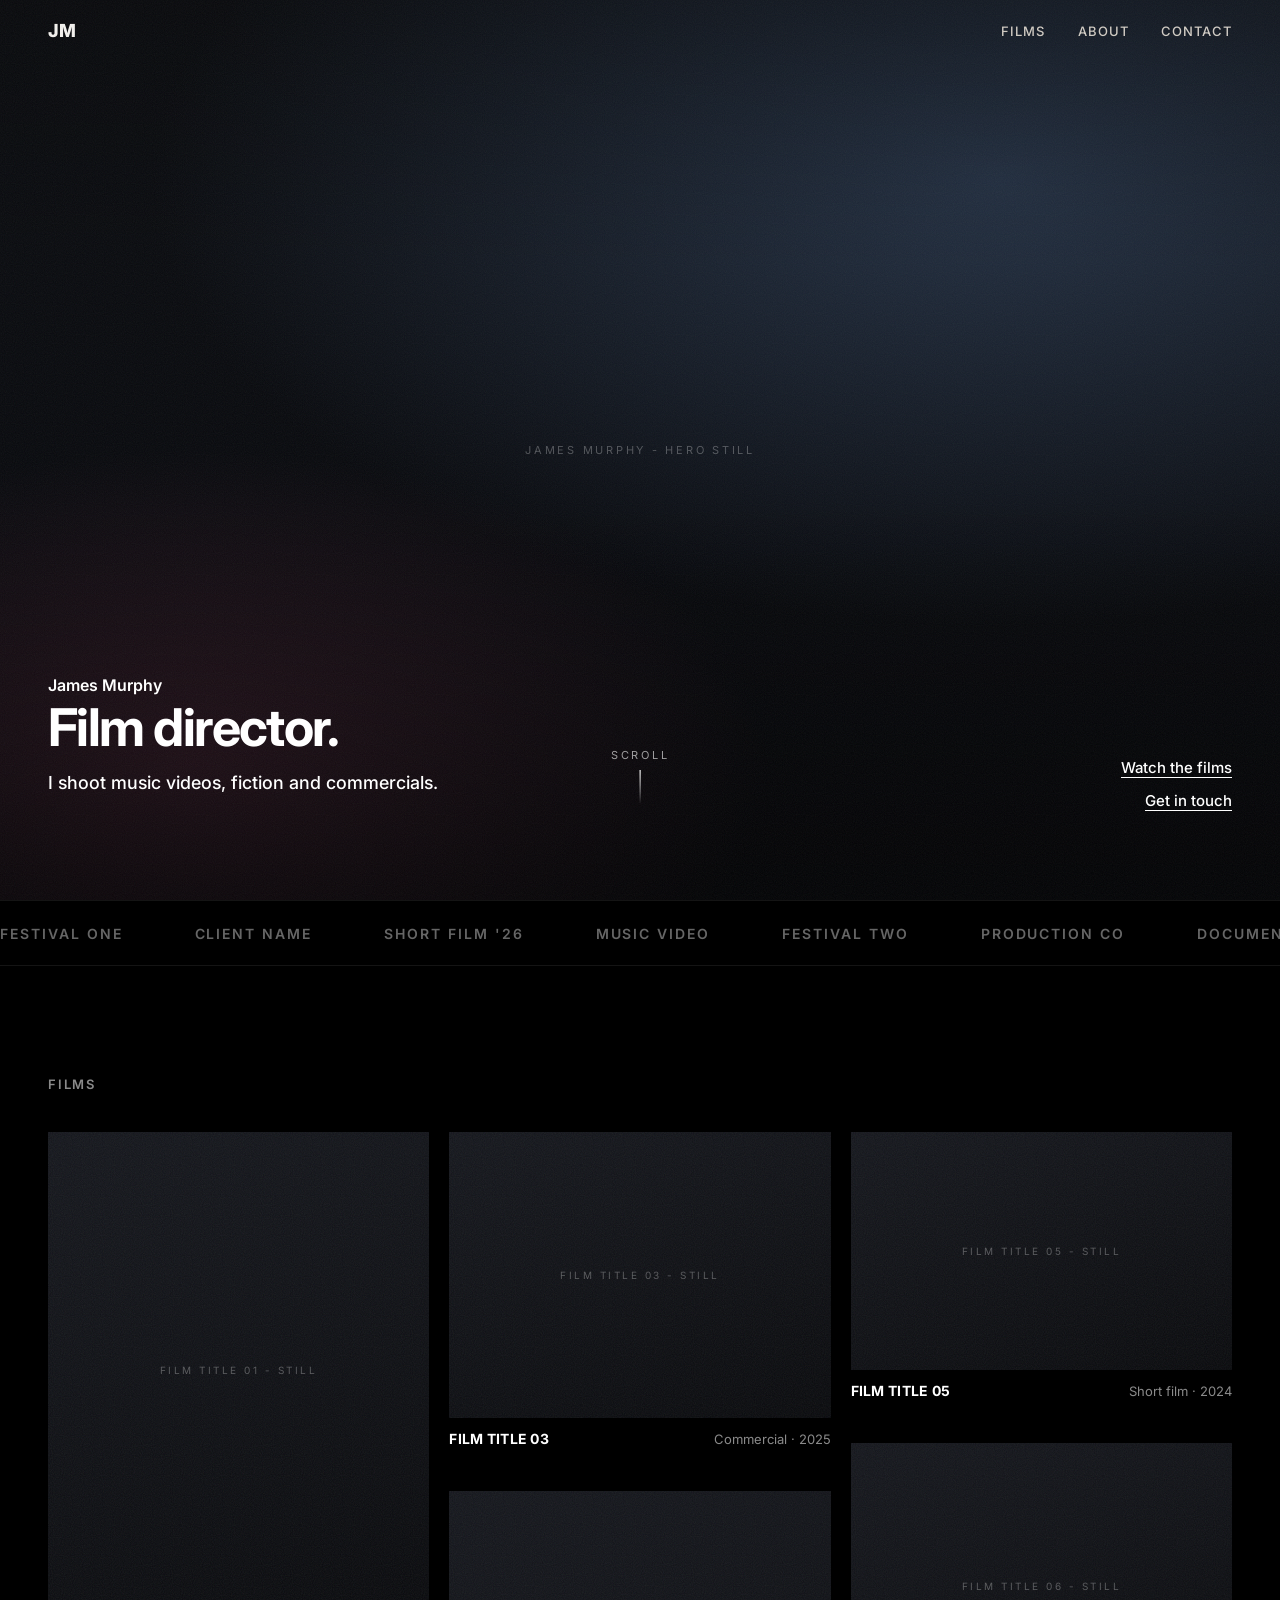
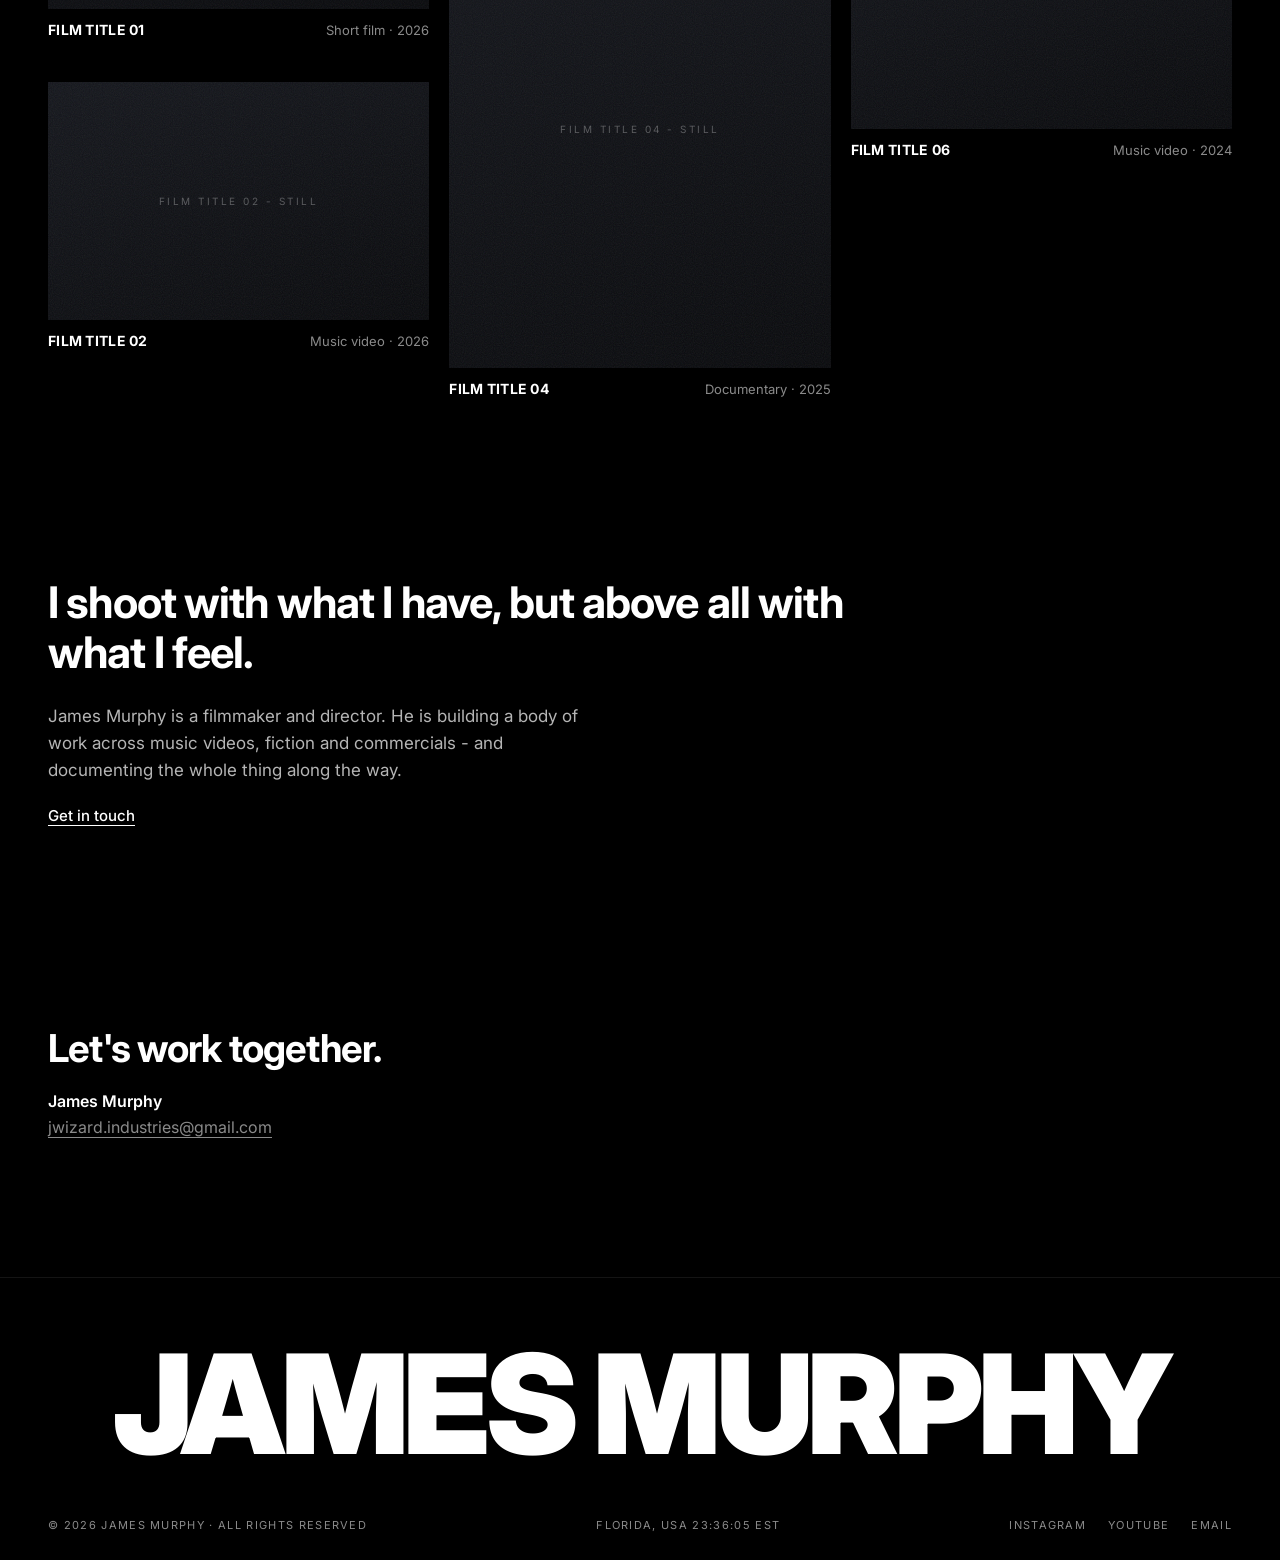
==== index.html @ 0cfc6c85 "Add files via upload" ====
<!doctype html>
<html lang="en">
<head>
<meta charset="utf-8">
<meta name="viewport" content="width=device-width,initial-scale=1,viewport-fit=cover">
<title>James Murphy</title>
<meta name="description" content="James Murphy - film director.">
<link rel="preconnect" href="https://fonts.googleapis.com">
<link rel="preconnect" href="https://fonts.gstatic.com" crossorigin>
<link href="https://fonts.googleapis.com/css2?family=Inter:wght@400;500;600;700;800;900&display=swap" rel="stylesheet">
<link rel="stylesheet" href="style.css">
</head>
<body>

<!-- ============ HEADER ============ -->
<header class="site-header" id="siteHeader">
  <a class="monogram" href="#top" id="monogram">JM</a>
  <nav class="main-nav" id="mainNav"></nav>
</header>

<!-- ============ HERO ============ -->
<section class="hero" id="top">
  <div class="hero-media" id="heroMedia"></div>
  <div class="hero-grain"></div>
  <div class="hero-bottom">
    <div class="hero-text">
      <p class="hero-eyebrow" id="heroEyebrow"></p>
      <h1 class="hero-headline" id="heroHeadline"></h1>
      <p class="hero-tagline" id="heroTagline"></p>
    </div>
    <div class="hero-links" id="heroLinks"></div>
  </div>
  <div class="hero-scroll" id="heroScroll"><span></span></div>
</section>

<!-- ============ BRAND STRIP ============ -->
<div class="brand-strip" id="brandStrip"><div class="brand-track" id="brandTrack"></div></div>

<!-- ============ FILMS ============ -->
<section class="films" id="films">
  <h2 class="section-title" id="filmsTitle"></h2>
  <div class="films-grid" id="filmsGrid"></div>
</section>

<!-- ============ ABOUT ============ -->
<section class="about" id="about">
  <h2 class="about-statement" id="aboutStatement"></h2>
  <p class="about-body" id="aboutBody"></p>
  <a class="text-link" id="aboutLink"></a>
</section>

<!-- ============ CONTACT ============ -->
<section class="contact" id="contact">
  <h2 class="contact-heading" id="contactHeading"></h2>
  <p class="contact-name" id="contactName"></p>
  <a class="contact-email" id="contactEmail"></a>
</section>

<!-- ============ FOOTER ============ -->
<footer class="site-footer">
  <div class="footer-wordmark" id="footerWordmark"></div>
  <div class="footer-row">
    <span id="footerCopy"></span>
    <span id="footerClock"></span>
    <span class="footer-socials" id="footerSocials"></span>
  </div>
</footer>

<script src="content.js"></script>
<script src="script.js"></script>
</body>
</html>
---- style.css ----
/* ============================================================
   JAMES MURPHY - PORTFOLIO STYLES
   (You don't need to touch this file to edit text or photos -
    that's all in content.js. Edit this only for design changes.)
   ============================================================ */

:root {
  --bg: #000;
  --fg: #fff;
  --muted: #8a8a8a;
  --pad: 48px;                 /* page side padding */
  --font: "Inter", -apple-system, "Helvetica Neue", Arial, sans-serif;
}

* { margin: 0; padding: 0; box-sizing: border-box; }

html { scroll-behavior: smooth; }

body {
  background: var(--bg);
  color: var(--fg);
  font-family: var(--font);
  -webkit-font-smoothing: antialiased;
  overflow-x: hidden;
}

::selection { background: #fff; color: #000; }

a { color: inherit; }

/* ---------------- HEADER ---------------- */
.site-header {
  position: fixed;
  top: 0; left: 0; right: 0;
  z-index: 100;
  display: flex;
  justify-content: space-between;
  align-items: center;
  padding: 20px var(--pad);
  mix-blend-mode: difference;   /* stays readable over any still */
}

.monogram {
  font-weight: 800;
  font-size: 18px;
  letter-spacing: -0.02em;
  text-decoration: none;
}

.main-nav { display: flex; gap: 32px; }

.main-nav a {
  font-size: 13px;
  font-weight: 500;
  letter-spacing: 0.08em;
  text-transform: uppercase;
  text-decoration: none;
  opacity: 0.9;
}
.main-nav a:hover { opacity: 1; text-decoration: underline; text-underline-offset: 4px; }

/* ---------------- HERO ---------------- */
.hero {
  position: relative;
  height: 100vh;
  height: 100svh;
  display: flex;
  flex-direction: column;
  justify-content: flex-end;
  overflow: hidden;
}

.hero-media { position: absolute; inset: 0; z-index: 0; }

.hero-media img,
.hero-media video {
  width: 100%; height: 100%;
  object-fit: cover;
  display: block;
}

/* dark placeholder when no hero image is set */
.hero-media.placeholder {
  background:
    radial-gradient(120% 90% at 78% 20%, #233043 0%, transparent 55%),
    radial-gradient(90% 70% at 15% 85%, #2b1520 0%, transparent 50%),
    linear-gradient(180deg, #0a0c10 0%, #05060a 100%);
}

.hero-media .placeholder-label {
  position: absolute;
  bottom: 50%; left: 50%;
  transform: translate(-50%, 50%);
  font-size: 11px;
  letter-spacing: 0.25em;
  text-transform: uppercase;
  color: rgba(255,255,255,0.28);
}

/* subtle film grain + readability vignette over the hero */
.hero-grain {
  position: absolute; inset: 0; z-index: 1;
  pointer-events: none;
  background:
    linear-gradient(180deg, rgba(0,0,0,0.25) 0%, transparent 30%, transparent 55%, rgba(0,0,0,0.55) 100%);
}
.hero-grain::after {
  content: "";
  position: absolute; inset: 0;
  opacity: 0.07;
  background-image: url("data:image/svg+xml,%3Csvg xmlns='http://www.w3.org/2000/svg' width='120' height='120'%3E%3Cfilter id='n'%3E%3CfeTurbulence type='fractalNoise' baseFrequency='0.9' numOctaves='2'/%3E%3C/filter%3E%3Crect width='120' height='120' filter='url(%23n)' opacity='1'/%3E%3C/svg%3E");
}

.hero-bottom {
  position: relative; z-index: 2;
  display: flex;
  justify-content: space-between;
  align-items: flex-end;
  gap: 40px;
  padding: 0 var(--pad) 90px;
}

.hero-eyebrow {
  font-size: 16px;
  font-weight: 600;
  margin-bottom: 6px;
}

.hero-headline {
  font-size: clamp(30px, 4.2vw, 52px);
  font-weight: 700;
  letter-spacing: -0.03em;
  line-height: 1.05;
  max-width: 640px;
}

.hero-tagline {
  margin-top: 14px;
  font-size: clamp(15px, 1.4vw, 19px);
  font-weight: 500;
  line-height: 1.45;
  max-width: 560px;
}

.hero-links {
  display: flex;
  flex-direction: column;
  gap: 14px;
  text-align: right;
  flex-shrink: 0;
}

.hero-links a {
  font-size: 15px;
  font-weight: 500;
  text-decoration: underline;
  text-underline-offset: 4px;
  text-decoration-thickness: 1px;
}
.hero-links a:hover { opacity: 0.7; }

.hero-scroll {
  position: absolute;
  bottom: 96px; left: 50%;
  transform: translateX(-50%);
  z-index: 2;
  font-size: 11px;
  letter-spacing: 0.25em;
  text-transform: uppercase;
  color: rgba(255,255,255,0.6);
  text-align: center;
}
.hero-scroll span {
  display: block;
  width: 1px; height: 34px;
  margin: 8px auto 0;
  background: linear-gradient(180deg, rgba(255,255,255,0.7), transparent);
  animation: scrollPulse 2s ease-in-out infinite;
}
@keyframes scrollPulse {
  0%, 100% { transform: scaleY(1); opacity: 1; }
  50% { transform: scaleY(0.4); opacity: 0.4; }
}

/* ---------------- BRAND STRIP ---------------- */
.brand-strip {
  border-top: 1px solid rgba(255,255,255,0.08);
  border-bottom: 1px solid rgba(255,255,255,0.08);
  padding: 22px 0;
  overflow: hidden;
  white-space: nowrap;
}

.brand-track {
  display: inline-flex;
  gap: 72px;
  padding-right: 72px;
  animation: marquee 36s linear infinite;
}

.brand-track span {
  font-size: 14px;
  font-weight: 600;
  letter-spacing: 0.14em;
  text-transform: uppercase;
  color: rgba(255,255,255,0.4);
}

@keyframes marquee {
  from { transform: translateX(0); }
  to   { transform: translateX(-50%); }
}

/* ---------------- FILMS GRID ---------------- */
.films { padding: 110px var(--pad) 40px; }

.section-title {
  font-size: 13px;
  font-weight: 600;
  letter-spacing: 0.14em;
  text-transform: uppercase;
  color: var(--muted);
  margin-bottom: 40px;
}

.films-grid {
  columns: 3;
  column-gap: 20px;
}

.film-card {
  break-inside: avoid;
  margin-bottom: 44px;
  display: block;
  text-decoration: none;
}

.film-thumb {
  position: relative;
  overflow: hidden;
  background: #0c0d10;
}
.film-thumb img {
  width: 100%;
  display: block;
  transition: transform 0.7s cubic-bezier(0.2, 0.6, 0.2, 1);
}
.film-card:hover .film-thumb img { transform: scale(1.03); }

/* placeholder still */
.film-thumb.placeholder {
  aspect-ratio: 4 / 3;
  display: flex;
  align-items: center;
  justify-content: center;
}
.film-thumb.placeholder::before {
  content: "";
  position: absolute; inset: 0;
  background: var(--ph, linear-gradient(160deg, #14161c 0%, #08090c 100%));
}
.film-thumb.placeholder::after {
  content: "";
  position: absolute; inset: 0;
  opacity: 0.09;
  background-image: url("data:image/svg+xml,%3Csvg xmlns='http://www.w3.org/2000/svg' width='120' height='120'%3E%3Cfilter id='n'%3E%3CfeTurbulence type='fractalNoise' baseFrequency='0.9' numOctaves='2'/%3E%3C/filter%3E%3Crect width='120' height='120' filter='url(%23n)' opacity='1'/%3E%3C/svg%3E");
}
.film-thumb .ph-label {
  position: relative;
  font-size: 10px;
  letter-spacing: 0.25em;
  text-transform: uppercase;
  color: rgba(255,255,255,0.3);
}

/* varied aspect ratios for the collage feel */
.film-card:nth-child(3n+1) .film-thumb.placeholder { aspect-ratio: 4 / 5; }
.film-card:nth-child(3n+2) .film-thumb.placeholder { aspect-ratio: 16 / 10; }
.film-card:nth-child(3n+3) .film-thumb.placeholder { aspect-ratio: 4 / 3; }

.film-meta {
  display: flex;
  justify-content: space-between;
  align-items: baseline;
  margin-top: 12px;
  gap: 12px;
}
.film-title {
  font-size: 14px;
  font-weight: 700;
  letter-spacing: 0.02em;
  text-transform: uppercase;
}
.film-cat {
  font-size: 13px;
  color: var(--muted);
  white-space: nowrap;
}

/* ---------------- ABOUT ---------------- */
.about {
  padding: 140px var(--pad);
  max-width: 1100px;
}
.about-statement {
  font-size: clamp(26px, 3.4vw, 44px);
  font-weight: 700;
  letter-spacing: -0.02em;
  line-height: 1.15;
  max-width: 900px;
}
.about-body {
  margin-top: 26px;
  font-size: 17px;
  line-height: 1.6;
  color: #b5b5b5;
  max-width: 560px;
}
.about .text-link {
  display: inline-block;
  margin-top: 22px;
  font-size: 15px;
  font-weight: 500;
  text-decoration: underline;
  text-underline-offset: 4px;
}
.about .text-link:hover { opacity: 0.7; }

/* ---------------- CONTACT ---------------- */
.contact {
  padding: 60px var(--pad) 140px;
}
.contact-heading {
  font-size: clamp(26px, 3vw, 40px);
  font-weight: 700;
  letter-spacing: -0.02em;
}
.contact-name { margin-top: 20px; font-size: 16px; font-weight: 600; }
.contact-email {
  display: inline-block;
  margin-top: 6px;
  font-size: 16px;
  color: var(--muted);
  text-decoration: underline;
  text-underline-offset: 4px;
}
.contact-email:hover { color: #fff; }

/* ---------------- FOOTER ---------------- */
.site-footer {
  border-top: 1px solid rgba(255,255,255,0.08);
  padding: 60px var(--pad) 28px;
}

.footer-wordmark {
  font-size: clamp(44px, 10.8vw, 190px);
  font-weight: 900;
  letter-spacing: -0.04em;
  line-height: 0.95;
  text-transform: uppercase;
  white-space: nowrap;
  text-align: center;
  user-select: none;
}

.footer-row {
  display: flex;
  justify-content: space-between;
  align-items: center;
  gap: 24px;
  margin-top: 48px;
  font-size: 11px;
  letter-spacing: 0.12em;
  text-transform: uppercase;
  color: var(--muted);
  flex-wrap: wrap;
}

.footer-socials { display: flex; gap: 22px; }
.footer-socials a { text-decoration: none; color: var(--muted); }
.footer-socials a:hover { color: #fff; }

/* ---------------- MOBILE ---------------- */
@media (max-width: 820px) {
  :root { --pad: 20px; }
  .main-nav { gap: 20px; }
  .main-nav a { font-size: 12px; }
  .hero-bottom { flex-direction: column; align-items: flex-start; gap: 28px; padding-bottom: 110px; }
  .hero-links { flex-direction: row; gap: 28px; text-align: left; }
  .hero-scroll { display: none; }
  .films-grid { columns: 1; }
  .films { padding-top: 80px; }
  .about { padding: 90px var(--pad); }
  .footer-row { justify-content: center; text-align: center; }
}
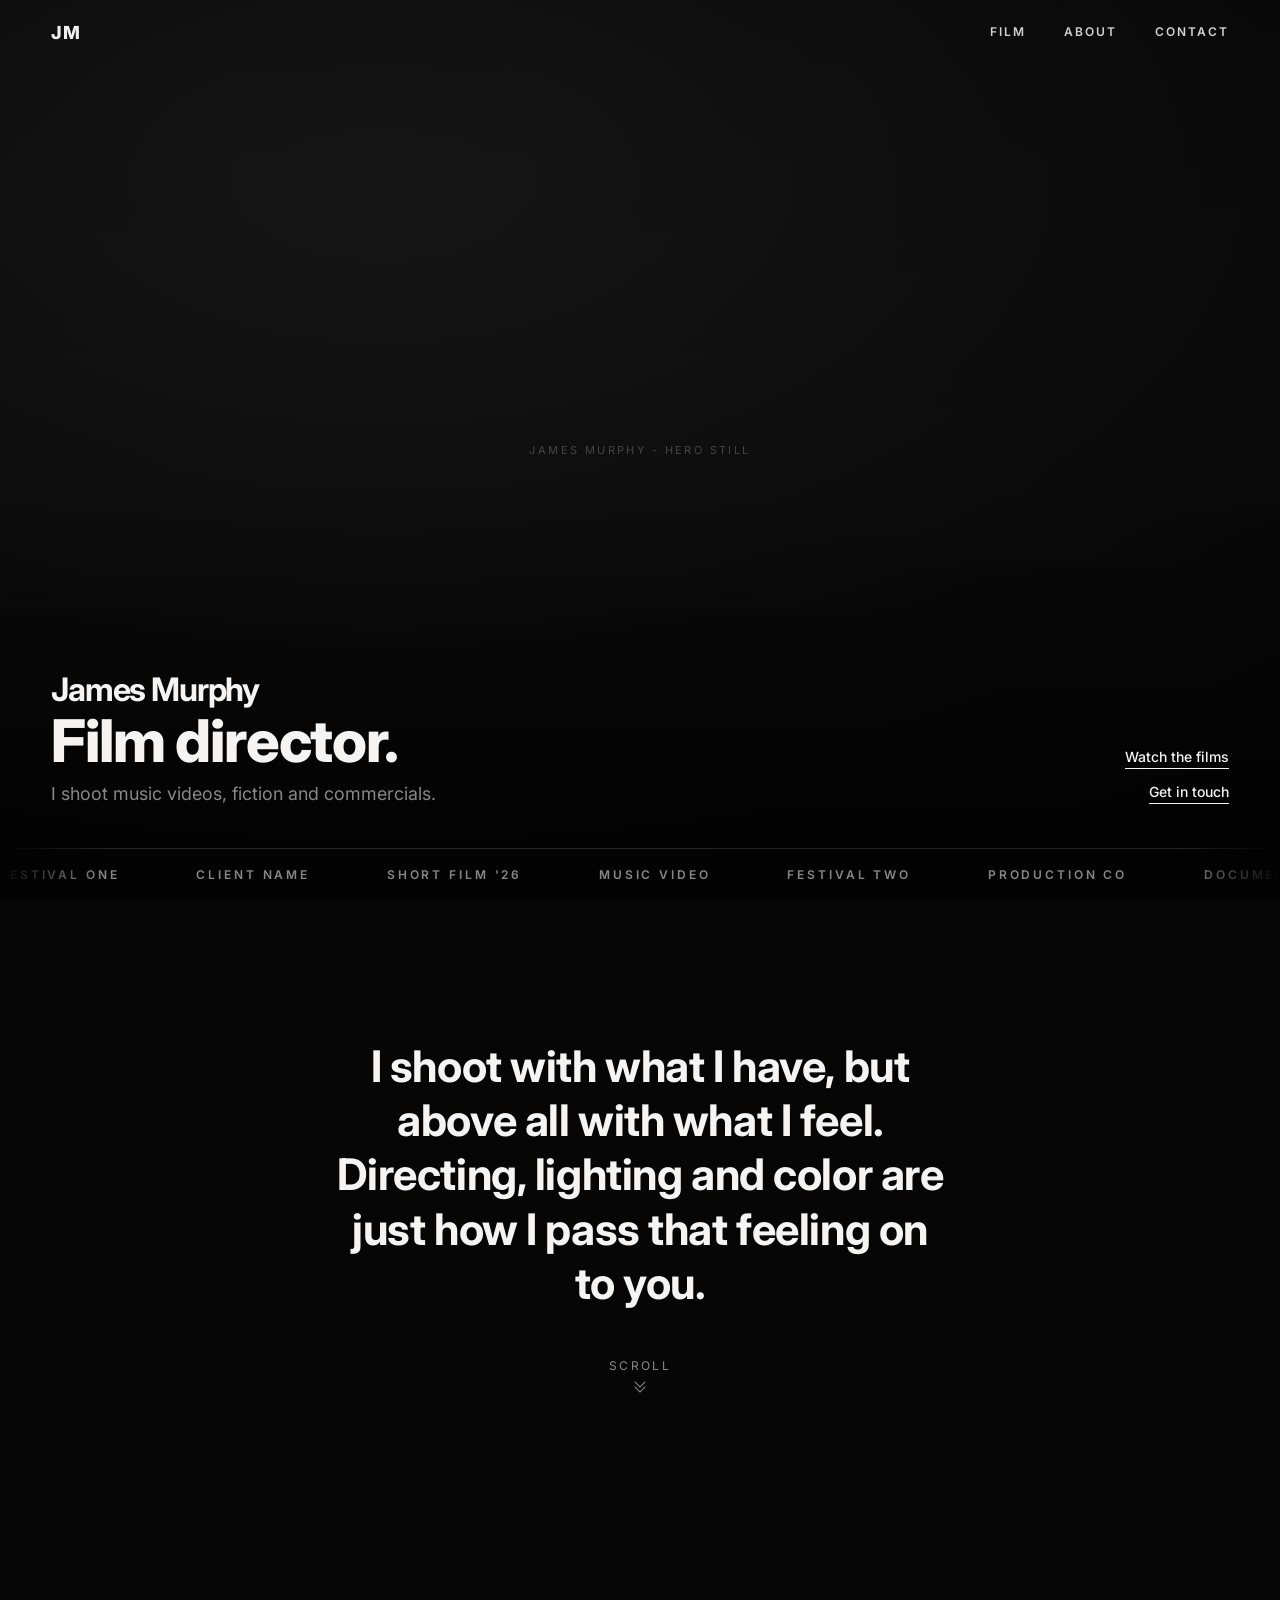
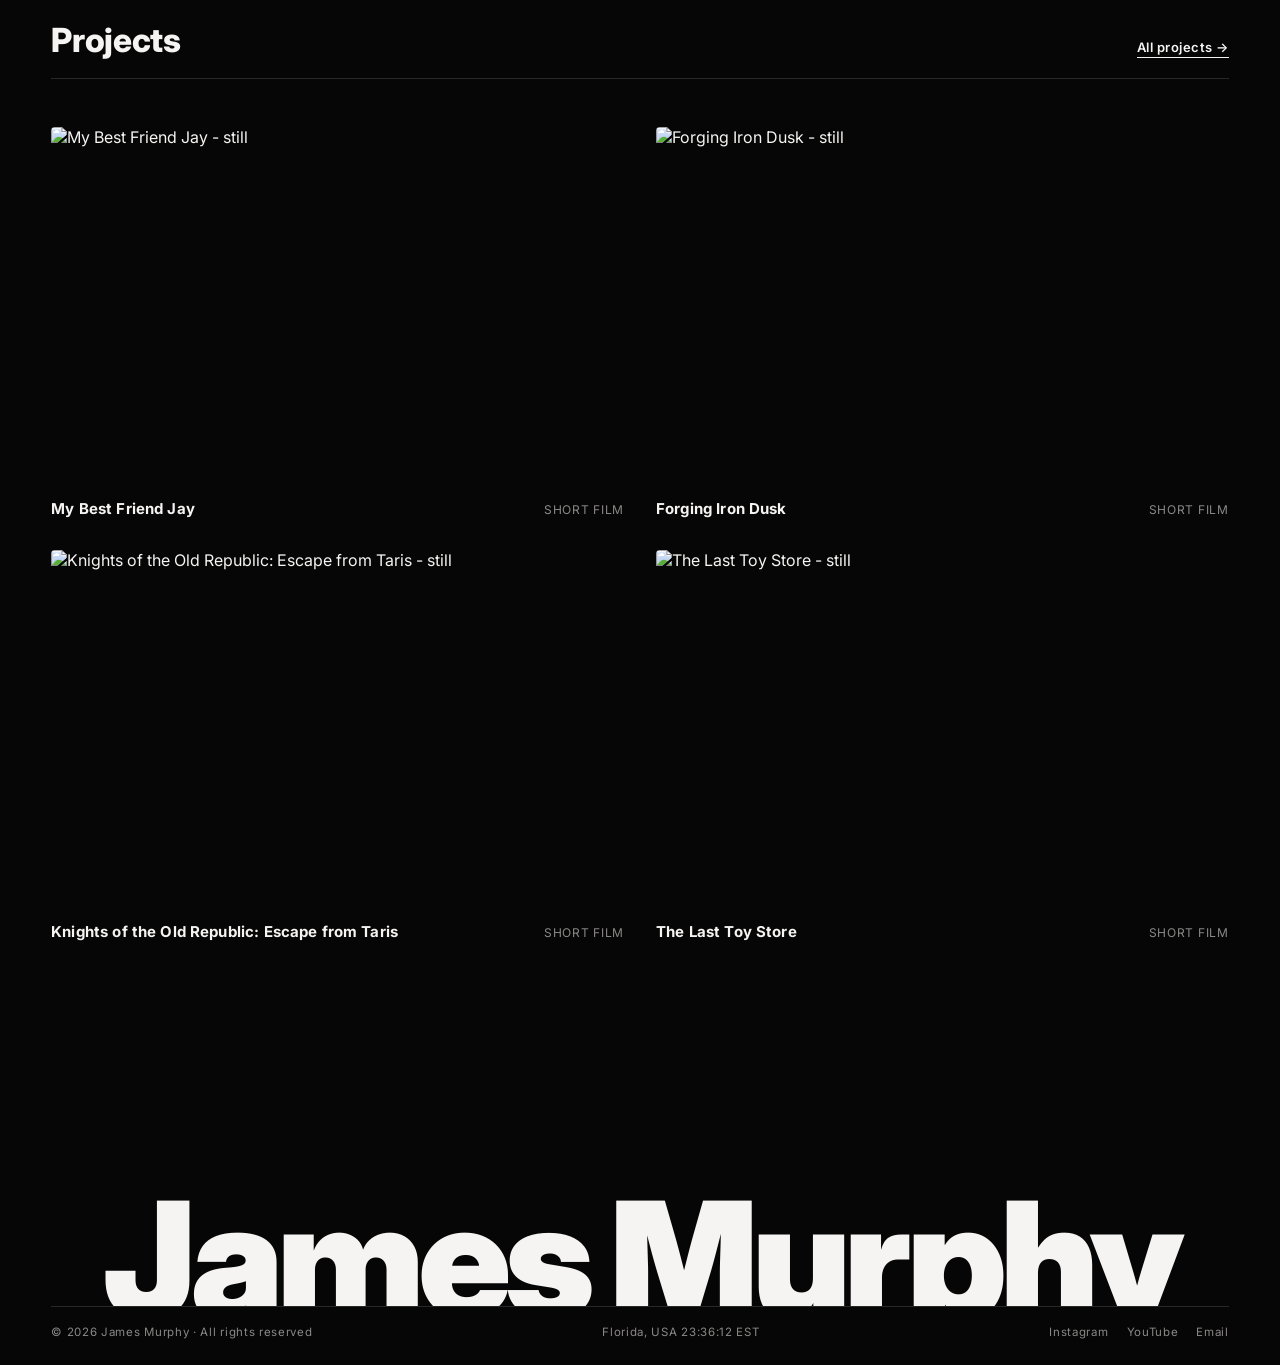
==== commit 4ac59445: "Site v2: three pages, per-project pages, contact popup, real credits" ====
--- a/index.html
+++ b/index.html
@@ -10,62 +10,10 @@
 <link href="https://fonts.googleapis.com/css2?family=Inter:wght@400;500;600;700;800;900&display=swap" rel="stylesheet">
 <link rel="stylesheet" href="style.css">
 </head>
-<body>
-
-<!-- ============ HEADER ============ -->
-<header class="site-header" id="siteHeader">
-  <a class="monogram" href="#top" id="monogram">JM</a>
-  <nav class="main-nav" id="mainNav"></nav>
-</header>
-
-<!-- ============ HERO ============ -->
-<section class="hero" id="top">
-  <div class="hero-media" id="heroMedia"></div>
-  <div class="hero-grain"></div>
-  <div class="hero-bottom">
-    <div class="hero-text">
-      <p class="hero-eyebrow" id="heroEyebrow"></p>
-      <h1 class="hero-headline" id="heroHeadline"></h1>
-      <p class="hero-tagline" id="heroTagline"></p>
-    </div>
-    <div class="hero-links" id="heroLinks"></div>
-  </div>
-  <div class="hero-scroll" id="heroScroll"><span></span></div>
-</section>
-
-<!-- ============ BRAND STRIP ============ -->
-<div class="brand-strip" id="brandStrip"><div class="brand-track" id="brandTrack"></div></div>
-
-<!-- ============ FILMS ============ -->
-<section class="films" id="films">
-  <h2 class="section-title" id="filmsTitle"></h2>
-  <div class="films-grid" id="filmsGrid"></div>
-</section>
-
-<!-- ============ ABOUT ============ -->
-<section class="about" id="about">
-  <h2 class="about-statement" id="aboutStatement"></h2>
-  <p class="about-body" id="aboutBody"></p>
-  <a class="text-link" id="aboutLink"></a>
-</section>
-
-<!-- ============ CONTACT ============ -->
-<section class="contact" id="contact">
-  <h2 class="contact-heading" id="contactHeading"></h2>
-  <p class="contact-name" id="contactName"></p>
-  <a class="contact-email" id="contactEmail"></a>
-</section>
-
-<!-- ============ FOOTER ============ -->
-<footer class="site-footer">
-  <div class="footer-wordmark" id="footerWordmark"></div>
-  <div class="footer-row">
-    <span id="footerCopy"></span>
-    <span id="footerClock"></span>
-    <span class="footer-socials" id="footerSocials"></span>
-  </div>
-</footer>
-
+<body data-page="home">
+<header class="site-header" id="siteHeader"></header>
+<main id="page"></main>
+<footer class="site-footer" id="siteFooter"></footer>
 <script src="content.js"></script>
 <script src="script.js"></script>
 </body>
--- a/style.css
+++ b/style.css
@@ -1,395 +1,484 @@
 /* ============================================================
    JAMES MURPHY - PORTFOLIO STYLES
-   (You don't need to touch this file to edit text or photos -
-    that's all in content.js. Edit this only for design changes.)
+   (Design lives here. To change words/photos, edit content.js.)
    ============================================================ */
 
 :root {
-  --bg: #000;
-  --fg: #fff;
-  --muted: #8a8a8a;
-  --pad: 48px;                 /* page side padding */
-  --font: "Inter", -apple-system, "Helvetica Neue", Arial, sans-serif;
+  --bg: #060606;
+  --bg-soft: #101010;
+  --ink: #f5f4f2;
+  --ink-dim: rgba(245, 244, 242, 0.55);
+  --ink-faint: rgba(245, 244, 242, 0.28);
+  --line: rgba(245, 244, 242, 0.14);
+  --card: #141414;
+  --ease: cubic-bezier(0.16, 1, 0.3, 1);
+  --pad: clamp(20px, 4vw, 56px);
 }
 
 * { margin: 0; padding: 0; box-sizing: border-box; }
-
 html { scroll-behavior: smooth; }
-
 body {
   background: var(--bg);
-  color: var(--fg);
-  font-family: var(--font);
+  color: var(--ink);
+  font-family: "Inter", system-ui, -apple-system, sans-serif;
   -webkit-font-smoothing: antialiased;
   overflow-x: hidden;
 }
-
-::selection { background: #fff; color: #000; }
-
-a { color: inherit; }
-
-/* ---------------- HEADER ---------------- */
+body.modal-open { overflow: hidden; }
+img, video { display: block; width: 100%; height: 100%; object-fit: cover; }
+a { color: inherit; text-decoration: none; }
+button { font: inherit; color: inherit; background: none; border: 0; cursor: pointer; }
+ul { list-style: none; }
+
+/* ---------- page transition ---------- */
+body.page-in { opacity: 0; transform: scale(0.995); transition: opacity 0.35s ease, transform 0.35s ease; }
+body.page-in.page-in-done { opacity: 1; transform: none; }
+
+/* ---------- keyframes (modeled on hugo-durand.com) ---------- */
+@keyframes rise { from { opacity: 0; transform: translate3d(0, 16px, 0); } to { opacity: 1; transform: none; } }
+@keyframes marquee { to { transform: translate3d(-50%, 0, 0); } }
+@keyframes cue { 0% { opacity: 0; transform: translate3d(0, -5px, 0); } 45% { opacity: 1; } 100% { opacity: 0; transform: translate3d(0, 7px, 0); } }
+@keyframes modal-in { from { opacity: 0; transform: translateY(14px) scale(0.98); } to { opacity: 1; transform: none; } }
+@keyframes fade-in { from { opacity: 0; } to { opacity: 1; } }
+
+.rise { opacity: 0; animation: rise 0.9s var(--ease) both; animation-delay: var(--d, 0s); }
+
+/* ---------- header ---------- */
 .site-header {
-  position: fixed;
-  top: 0; left: 0; right: 0;
-  z-index: 100;
-  display: flex;
-  justify-content: space-between;
-  align-items: center;
-  padding: 20px var(--pad);
-  mix-blend-mode: difference;   /* stays readable over any still */
-}
-
-.monogram {
-  font-weight: 800;
-  font-size: 18px;
-  letter-spacing: -0.02em;
-  text-decoration: none;
-}
-
-.main-nav { display: flex; gap: 32px; }
-
+  position: fixed; inset: 0 0 auto 0; z-index: 60;
+  display: flex; justify-content: space-between; align-items: center;
+  padding: 22px var(--pad);
+  mix-blend-mode: difference; color: #fff;
+}
+.monogram { font-weight: 800; font-size: 18px; letter-spacing: 0.06em; }
+.main-nav { display: flex; gap: clamp(18px, 3vw, 40px); }
 .main-nav a {
-  font-size: 13px;
-  font-weight: 500;
-  letter-spacing: 0.08em;
-  text-transform: uppercase;
-  text-decoration: none;
-  opacity: 0.9;
-}
-.main-nav a:hover { opacity: 1; text-decoration: underline; text-underline-offset: 4px; }
-
-/* ---------------- HERO ---------------- */
-.hero {
-  position: relative;
-  height: 100vh;
-  height: 100svh;
-  display: flex;
-  flex-direction: column;
-  justify-content: flex-end;
-  overflow: hidden;
-}
-
-.hero-media { position: absolute; inset: 0; z-index: 0; }
-
-.hero-media img,
-.hero-media video {
-  width: 100%; height: 100%;
-  object-fit: cover;
-  display: block;
-}
-
-/* dark placeholder when no hero image is set */
-.hero-media.placeholder {
+  font-size: 12px; font-weight: 600; letter-spacing: 0.16em; text-transform: uppercase;
+  position: relative; padding-bottom: 3px; opacity: 0.85; transition: opacity 0.25s ease;
+}
+.main-nav a::after {
+  content: ""; position: absolute; left: 0; bottom: 0; height: 1px; width: 100%;
+  background: currentColor; transform: scaleX(0); transform-origin: right;
+  transition: transform 0.35s var(--ease);
+}
+.main-nav a:hover, .main-nav a.active { opacity: 1; }
+.main-nav a:hover::after, .main-nav a.active::after { transform: scaleX(1); transform-origin: left; }
+
+/* ---------- placeholders ---------- */
+.placeholder {
   background:
-    radial-gradient(120% 90% at 78% 20%, #233043 0%, transparent 55%),
-    radial-gradient(90% 70% at 15% 85%, #2b1520 0%, transparent 50%),
-    linear-gradient(180deg, #0a0c10 0%, #05060a 100%);
-}
-
-.hero-media .placeholder-label {
-  position: absolute;
-  bottom: 50%; left: 50%;
-  transform: translate(-50%, 50%);
-  font-size: 11px;
-  letter-spacing: 0.25em;
-  text-transform: uppercase;
-  color: rgba(255,255,255,0.28);
-}
-
-/* subtle film grain + readability vignette over the hero */
-.hero-grain {
-  position: absolute; inset: 0; z-index: 1;
-  pointer-events: none;
-  background:
-    linear-gradient(180deg, rgba(0,0,0,0.25) 0%, transparent 30%, transparent 55%, rgba(0,0,0,0.55) 100%);
-}
-.hero-grain::after {
-  content: "";
-  position: absolute; inset: 0;
-  opacity: 0.07;
-  background-image: url("data:image/svg+xml,%3Csvg xmlns='http://www.w3.org/2000/svg' width='120' height='120'%3E%3Cfilter id='n'%3E%3CfeTurbulence type='fractalNoise' baseFrequency='0.9' numOctaves='2'/%3E%3C/filter%3E%3Crect width='120' height='120' filter='url(%23n)' opacity='1'/%3E%3C/svg%3E");
-}
-
+    radial-gradient(120% 90% at 30% 20%, #1c1c1c 0%, #0b0b0b 60%, #060606 100%);
+  display: flex; align-items: center; justify-content: center;
+}
+.ph-label {
+  font-size: 11px; letter-spacing: 0.22em; text-transform: uppercase;
+  color: var(--ink-faint); padding: 0 20px; text-align: center;
+}
+
+/* ---------- hero (home) ---------- */
+.hero { position: relative; height: 100svh; min-height: 560px; overflow: hidden; }
+.hero-media { position: absolute; inset: 0; }
+.hero-media video, .hero-media img { transform: scale(1.06); animation: hero-settle 2.4s var(--ease) both; }
+@keyframes hero-settle { from { transform: scale(1.12); } to { transform: scale(1.06); } }
+.hero-grain { position: absolute; inset: 0; background: linear-gradient(to top, rgba(0,0,0,0.72) 0%, rgba(0,0,0,0.15) 45%, rgba(0,0,0,0.25) 100%); }
 .hero-bottom {
-  position: relative; z-index: 2;
-  display: flex;
-  justify-content: space-between;
-  align-items: flex-end;
-  gap: 40px;
-  padding: 0 var(--pad) 90px;
-}
-
-.hero-eyebrow {
-  font-size: 16px;
-  font-weight: 600;
-  margin-bottom: 6px;
-}
-
+  position: absolute; inset: auto 0 96px 0;
+  display: flex; justify-content: space-between; align-items: flex-end; gap: 24px;
+  padding: 0 var(--pad);
+}
+.hero-eyebrow { font-size: 13px; font-weight: 700; letter-spacing: 0.08em; margin-bottom: 6px; }
 .hero-headline {
-  font-size: clamp(30px, 4.2vw, 52px);
-  font-weight: 700;
-  letter-spacing: -0.03em;
-  line-height: 1.05;
-  max-width: 640px;
-}
-
-.hero-tagline {
-  margin-top: 14px;
-  font-size: clamp(15px, 1.4vw, 19px);
-  font-weight: 500;
-  line-height: 1.45;
-  max-width: 560px;
-}
-
-.hero-links {
-  display: flex;
-  flex-direction: column;
-  gap: 14px;
-  text-align: right;
-  flex-shrink: 0;
-}
-
+  font-size: clamp(30px, 4.6vw, 64px); font-weight: 800; letter-spacing: -0.02em;
+  line-height: 1.04; max-width: 15ch;
+}
+.hero-headline span { font-size: 0.55em; font-weight: 700; }
+.hero-tagline { margin-top: 12px; font-size: clamp(14px, 1.4vw, 18px); color: var(--ink-dim); max-width: 46ch; }
+.hero-links { display: flex; flex-direction: column; gap: 14px; text-align: right; }
 .hero-links a {
-  font-size: 15px;
-  font-weight: 500;
-  text-decoration: underline;
-  text-underline-offset: 4px;
-  text-decoration-thickness: 1px;
-}
-.hero-links a:hover { opacity: 0.7; }
-
-.hero-scroll {
-  position: absolute;
-  bottom: 96px; left: 50%;
-  transform: translateX(-50%);
-  z-index: 2;
-  font-size: 11px;
-  letter-spacing: 0.25em;
-  text-transform: uppercase;
-  color: rgba(255,255,255,0.6);
-  text-align: center;
-}
-.hero-scroll span {
-  display: block;
-  width: 1px; height: 34px;
-  margin: 8px auto 0;
-  background: linear-gradient(180deg, rgba(255,255,255,0.7), transparent);
-  animation: scrollPulse 2s ease-in-out infinite;
-}
-@keyframes scrollPulse {
-  0%, 100% { transform: scaleY(1); opacity: 1; }
-  50% { transform: scaleY(0.4); opacity: 0.4; }
-}
-
-/* ---------------- BRAND STRIP ---------------- */
-.brand-strip {
-  border-top: 1px solid rgba(255,255,255,0.08);
-  border-bottom: 1px solid rgba(255,255,255,0.08);
-  padding: 22px 0;
-  overflow: hidden;
-  white-space: nowrap;
-}
-
-.brand-track {
-  display: inline-flex;
-  gap: 72px;
-  padding-right: 72px;
-  animation: marquee 36s linear infinite;
-}
-
-.brand-track span {
-  font-size: 14px;
-  font-weight: 600;
-  letter-spacing: 0.14em;
-  text-transform: uppercase;
-  color: rgba(255,255,255,0.4);
-}
-
-@keyframes marquee {
-  from { transform: translateX(0); }
-  to   { transform: translateX(-50%); }
-}
-
-/* ---------------- FILMS GRID ---------------- */
-.films { padding: 110px var(--pad) 40px; }
-
-.section-title {
-  font-size: 13px;
-  font-weight: 600;
-  letter-spacing: 0.14em;
-  text-transform: uppercase;
-  color: var(--muted);
-  margin-bottom: 40px;
-}
-
+  font-size: 14px; font-weight: 500; width: max-content; margin-left: auto;
+  border-bottom: 1px solid var(--ink); padding-bottom: 3px;
+  transition: opacity 0.25s ease, border-color 0.25s ease;
+}
+.hero-links a:hover { opacity: 0.6; }
+
+/* ---------- brand marquee (bottom of hero) ---------- */
+.hero-marquee {
+  position: absolute; inset: auto 0 0 0; overflow: hidden; padding: 18px 0;
+  border-top: 1px solid var(--line);
+  -webkit-mask-image: linear-gradient(90deg, transparent, #000 8%, #000 92%, transparent);
+  mask-image: linear-gradient(90deg, transparent, #000 8%, #000 92%, transparent);
+}
+.marquee-track {
+  display: flex; gap: clamp(40px, 6vw, 90px); width: max-content;
+  animation: marquee 60s linear infinite;
+}
+.marquee-track span {
+  font-size: 12px; font-weight: 600; letter-spacing: 0.24em; text-transform: uppercase;
+  color: var(--ink-dim); white-space: nowrap;
+}
+.hero-marquee:hover .marquee-track { animation-play-state: paused; }
+
+/* ---------- statement with word-by-word illumination ---------- */
+.statement {
+  min-height: 70vh; display: flex; flex-direction: column; align-items: center; justify-content: center;
+  gap: 48px; padding: 15vh var(--pad); text-align: center;
+}
+.statement-text {
+  font-size: clamp(24px, 3.4vw, 46px); font-weight: 700; letter-spacing: -0.01em;
+  line-height: 1.25; max-width: 22ch;
+}
+.word-reveal .w { opacity: 0.14; transition: opacity 0.35s ease; }
+.word-reveal .w.lit { opacity: 1; }
+
+/* ---------- scroll cue ---------- */
+.scroll-cue {
+  display: inline-flex; flex-direction: column; align-items: center; gap: 8px;
+  font-size: 12px; letter-spacing: 0.2em; text-transform: uppercase; color: var(--ink-dim);
+  transition: color 0.25s ease;
+}
+.scroll-cue:hover { color: var(--ink); }
+.cue-arrows { display: inline-flex; flex-direction: column; }
+.cue-arrows i {
+  width: 8px; height: 8px; border-right: 1.5px solid currentColor; border-bottom: 1.5px solid currentColor;
+  transform: rotate(45deg); margin-top: -3px;
+  animation: cue 1.9s ease-in-out infinite;
+}
+.cue-arrows i:last-child { animation-delay: 0.25s; }
+
+/* ---------- home featured grid ---------- */
+.featured { padding: 10vh var(--pad) 14vh; }
+.section-head {
+  display: flex; justify-content: space-between; align-items: baseline;
+  margin-bottom: 48px; border-bottom: 1px solid var(--line); padding-bottom: 18px;
+}
+.section-title { font-size: clamp(22px, 2.6vw, 34px); font-weight: 800; letter-spacing: -0.01em; }
+.text-link {
+  font-size: 13px; font-weight: 600; letter-spacing: 0.04em;
+  border-bottom: 1px solid var(--ink); padding-bottom: 2px; transition: opacity 0.25s ease;
+}
+.text-link:hover { opacity: 0.6; }
 .films-grid {
-  columns: 3;
-  column-gap: 20px;
-}
-
-.film-card {
-  break-inside: avoid;
-  margin-bottom: 44px;
-  display: block;
-  text-decoration: none;
-}
-
+  display: grid; grid-template-columns: repeat(2, 1fr); gap: clamp(16px, 2.5vw, 32px);
+}
+.film-card { display: block; }
 .film-thumb {
-  position: relative;
-  overflow: hidden;
-  background: #0c0d10;
-}
-.film-thumb img {
-  width: 100%;
-  display: block;
-  transition: transform 0.7s cubic-bezier(0.2, 0.6, 0.2, 1);
-}
-.film-card:hover .film-thumb img { transform: scale(1.03); }
-
-/* placeholder still */
-.film-thumb.placeholder {
-  aspect-ratio: 4 / 3;
-  display: flex;
-  align-items: center;
-  justify-content: center;
-}
-.film-thumb.placeholder::before {
-  content: "";
-  position: absolute; inset: 0;
-  background: var(--ph, linear-gradient(160deg, #14161c 0%, #08090c 100%));
-}
-.film-thumb.placeholder::after {
-  content: "";
-  position: absolute; inset: 0;
-  opacity: 0.09;
-  background-image: url("data:image/svg+xml,%3Csvg xmlns='http://www.w3.org/2000/svg' width='120' height='120'%3E%3Cfilter id='n'%3E%3CfeTurbulence type='fractalNoise' baseFrequency='0.9' numOctaves='2'/%3E%3C/filter%3E%3Crect width='120' height='120' filter='url(%23n)' opacity='1'/%3E%3C/svg%3E");
-}
-.film-thumb .ph-label {
-  position: relative;
-  font-size: 10px;
-  letter-spacing: 0.25em;
-  text-transform: uppercase;
-  color: rgba(255,255,255,0.3);
-}
-
-/* varied aspect ratios for the collage feel */
-.film-card:nth-child(3n+1) .film-thumb.placeholder { aspect-ratio: 4 / 5; }
-.film-card:nth-child(3n+2) .film-thumb.placeholder { aspect-ratio: 16 / 10; }
-.film-card:nth-child(3n+3) .film-thumb.placeholder { aspect-ratio: 4 / 3; }
-
-.film-meta {
-  display: flex;
-  justify-content: space-between;
-  align-items: baseline;
-  margin-top: 12px;
-  gap: 12px;
-}
-.film-title {
-  font-size: 14px;
-  font-weight: 700;
-  letter-spacing: 0.02em;
-  text-transform: uppercase;
-}
-.film-cat {
-  font-size: 13px;
-  color: var(--muted);
-  white-space: nowrap;
-}
-
-/* ---------------- ABOUT ---------------- */
-.about {
-  padding: 140px var(--pad);
-  max-width: 1100px;
-}
-.about-statement {
-  font-size: clamp(26px, 3.4vw, 44px);
-  font-weight: 700;
-  letter-spacing: -0.02em;
-  line-height: 1.15;
-  max-width: 900px;
-}
-.about-body {
-  margin-top: 26px;
-  font-size: 17px;
-  line-height: 1.6;
-  color: #b5b5b5;
-  max-width: 560px;
-}
-.about .text-link {
-  display: inline-block;
-  margin-top: 22px;
-  font-size: 15px;
-  font-weight: 500;
-  text-decoration: underline;
-  text-underline-offset: 4px;
-}
-.about .text-link:hover { opacity: 0.7; }
-
-/* ---------------- CONTACT ---------------- */
-.contact {
-  padding: 60px var(--pad) 140px;
-}
-.contact-heading {
-  font-size: clamp(26px, 3vw, 40px);
-  font-weight: 700;
-  letter-spacing: -0.02em;
-}
-.contact-name { margin-top: 20px; font-size: 16px; font-weight: 600; }
-.contact-email {
-  display: inline-block;
-  margin-top: 6px;
-  font-size: 16px;
-  color: var(--muted);
-  text-decoration: underline;
-  text-underline-offset: 4px;
-}
-.contact-email:hover { color: #fff; }
-
-/* ---------------- FOOTER ---------------- */
-.site-footer {
-  border-top: 1px solid rgba(255,255,255,0.08);
-  padding: 60px var(--pad) 28px;
-}
-
+  aspect-ratio: 16 / 10; overflow: hidden; border-radius: 4px; position: relative;
+}
+.film-thumb img, .film-thumb video { transition: transform 0.8s var(--ease); }
+.film-card:hover .film-thumb img, .film-card:hover .film-thumb video { transform: scale(1.045); }
+.film-card .placeholder { transition: background 0.8s var(--ease); }
+.film-card:hover .placeholder { filter: brightness(1.35); }
+.film-meta { display: flex; justify-content: space-between; align-items: baseline; gap: 16px; margin-top: 14px; }
+.film-title { font-size: 15px; font-weight: 700; letter-spacing: 0.01em; }
+.film-cat { font-size: 12px; color: var(--ink-dim); letter-spacing: 0.06em; text-transform: uppercase; white-space: nowrap; }
+
+/* ---------- reveal on scroll ---------- */
+.reveal { opacity: 0; transform: translateY(26px); transition: opacity 0.9s var(--ease), transform 0.9s var(--ease); transition-delay: var(--d, 0s); }
+.reveal.in { opacity: 1; transform: none; }
+
+/* ---------- footer ---------- */
+.site-footer { padding: 12vh var(--pad) 0; overflow: hidden; }
 .footer-wordmark {
-  font-size: clamp(44px, 10.8vw, 190px);
-  font-weight: 900;
-  letter-spacing: -0.04em;
-  line-height: 0.95;
-  text-transform: uppercase;
-  white-space: nowrap;
-  text-align: center;
-  user-select: none;
-}
-
+  font-size: clamp(56px, 12.5vw, 220px); font-weight: 900; letter-spacing: -0.04em;
+  line-height: 0.82; text-align: center; white-space: nowrap;
+  transform: translateY(0.12em); user-select: none;
+}
 .footer-row {
-  display: flex;
-  justify-content: space-between;
-  align-items: center;
-  gap: 24px;
-  margin-top: 48px;
-  font-size: 11px;
-  letter-spacing: 0.12em;
-  text-transform: uppercase;
-  color: var(--muted);
-  flex-wrap: wrap;
-}
-
-.footer-socials { display: flex; gap: 22px; }
-.footer-socials a { text-decoration: none; color: var(--muted); }
-.footer-socials a:hover { color: #fff; }
-
-/* ---------------- MOBILE ---------------- */
-@media (max-width: 820px) {
-  :root { --pad: 20px; }
-  .main-nav { gap: 20px; }
-  .main-nav a { font-size: 12px; }
-  .hero-bottom { flex-direction: column; align-items: flex-start; gap: 28px; padding-bottom: 110px; }
-  .hero-links { flex-direction: row; gap: 28px; text-align: left; }
-  .hero-scroll { display: none; }
-  .films-grid { columns: 1; }
-  .films { padding-top: 80px; }
-  .about { padding: 90px var(--pad); }
+  display: flex; justify-content: space-between; align-items: center; gap: 16px; flex-wrap: wrap;
+  border-top: 1px solid var(--line); padding: 18px 0 26px;
+  font-size: 11.5px; letter-spacing: 0.06em; color: var(--ink-dim);
+  position: relative; background: var(--bg);
+}
+.footer-socials { display: flex; gap: 18px; }
+.footer-socials a { transition: color 0.25s ease; }
+.footer-socials a:hover { color: var(--ink); }
+
+/* ============================================================
+   FILM PAGE
+   ============================================================ */
+.film-intro { position: relative; height: 100svh; min-height: 560px; overflow: hidden; }
+.film-intro-media { position: absolute; inset: 0; }
+.film-intro::after {
+  content: ""; position: absolute; inset: 0;
+  background: linear-gradient(to top, rgba(0,0,0,0.78) 0%, rgba(0,0,0,0.2) 55%, rgba(0,0,0,0.3) 100%);
+}
+.film-intro-text { position: absolute; inset: auto 0 96px 0; padding: 0 var(--pad); z-index: 2; }
+.film-intro-headline {
+  font-size: clamp(26px, 3.6vw, 54px); font-weight: 700; letter-spacing: -0.015em;
+  line-height: 1.14; max-width: 24ch;
+}
+.film-intro .scroll-cue { position: absolute; right: var(--pad); bottom: 100px; z-index: 2; }
+
+/* --- viewer (scroll-driven project player) --- */
+.viewer { position: relative; }
+.viewer-stage { position: sticky; top: 0; height: 100vh; overflow: hidden; }
+.viewer-bgs, .viewer-bg { position: absolute; inset: 0; }
+.viewer-bg { opacity: 0; transition: opacity 0.7s ease; }
+.viewer-bg.on { opacity: 1; }
+.viewer-bg-media { position: absolute; inset: 0; }
+.viewer-bg-shade { position: absolute; inset: 0; background: linear-gradient(to top, rgba(0,0,0,0.6), rgba(0,0,0,0.12) 50%, rgba(0,0,0,0.25)); }
+.viewer-top {
+  position: absolute; top: 84px; left: var(--pad); right: var(--pad); z-index: 5;
+  display: flex; justify-content: space-between;
+}
+.viewer-navbtn {
+  font-size: 12px; font-weight: 600; letter-spacing: 0.14em; text-transform: uppercase;
+  color: var(--ink-dim); transition: color 0.25s ease; padding: 6px 0;
+}
+.viewer-navbtn:hover { color: var(--ink); }
+.viewer-list-wrap {
+  position: absolute; left: var(--pad); top: 50%; transform: translateY(-50%);
+  height: 46vh; overflow: hidden; z-index: 5;
+  -webkit-mask-image: linear-gradient(180deg, transparent, #000 18%, #000 82%, transparent);
+  mask-image: linear-gradient(180deg, transparent, #000 18%, #000 82%, transparent);
+}
+.viewer-list { transition: transform 0.6s var(--ease); }
+.viewer-list li { height: 34px; display: flex; align-items: center; }
+.viewer-list button {
+  font-size: 14px; text-align: left; color: var(--ink-faint);
+  transition: color 0.35s ease, transform 0.35s var(--ease); white-space: nowrap;
+}
+.viewer-list button strong { font-weight: 700; }
+.viewer-list li.on button { color: var(--ink); transform: translateX(6px); }
+.viewer-credits {
+  position: absolute; right: var(--pad); top: 50%; transform: translateY(-50%); z-index: 5;
+  display: flex; flex-direction: column; gap: 10px; text-align: right;
+}
+.credit-row { font-size: 13px; }
+.credit-row span { color: var(--ink-dim); margin-right: 12px; letter-spacing: 0.08em; text-transform: uppercase; font-size: 11px; }
+.credit-row strong { font-weight: 700; }
+.viewer-cue {
+  position: absolute; left: 50%; bottom: 76px; transform: translateX(-50%); z-index: 5;
+  display: flex; flex-direction: column; align-items: center; gap: 6px;
+  font-size: 11px; letter-spacing: 0.18em; text-transform: uppercase; color: var(--ink-dim);
+  transition: opacity 0.4s ease;
+}
+.viewer-cue.hidden { opacity: 0; }
+.viewer-bottom {
+  position: absolute; left: var(--pad); right: var(--pad); bottom: 24px; z-index: 5;
+  display: flex; justify-content: space-between; align-items: center; gap: 16px;
+}
+.viewer-year, .viewer-count { font-size: 12px; letter-spacing: 0.14em; color: var(--ink-dim); font-variant-numeric: tabular-nums; }
+.viewer-filters { display: flex; gap: 8px; flex-wrap: wrap; justify-content: center; }
+.filter-pill {
+  font-size: 11px; font-weight: 600; letter-spacing: 0.1em; text-transform: uppercase;
+  color: var(--ink-dim); border: 1px solid var(--line); border-radius: 999px;
+  padding: 7px 14px; transition: all 0.3s ease; backdrop-filter: blur(6px);
+}
+.filter-pill:hover { color: var(--ink); border-color: var(--ink-dim); }
+.filter-pill.on { background: var(--ink); color: #000; border-color: var(--ink); }
+
+/* --- overview (index table) --- */
+.overview {
+  position: fixed; inset: 0; z-index: 70; background: var(--bg);
+  display: none; padding: 96px var(--pad) var(--pad);
+}
+.overview.open { display: flex; gap: clamp(24px, 4vw, 64px); animation: fade-in 0.35s ease both; }
+.overview-back { position: absolute; top: 32px; left: var(--pad); }
+.overview-table-wrap { flex: 1; min-width: 0; overflow-y: auto; padding-top: 24px; }
+.overview-head {
+  display: grid; grid-template-columns: 70px 1fr auto; gap: 20px;
+  font-size: 11px; letter-spacing: 0.18em; text-transform: uppercase; color: var(--ink-faint);
+  padding-bottom: 14px; border-bottom: 1px solid var(--line);
+}
+.overview-row {
+  display: grid; grid-template-columns: 70px 1fr auto; gap: 20px; width: 100%;
+  align-items: baseline; padding: 13px 0; border-bottom: 1px solid var(--line);
+  text-align: left; color: var(--ink-faint); transition: color 0.25s ease, padding-left 0.3s var(--ease);
+}
+.ov-year { font-size: 12px; letter-spacing: 0.08em; font-variant-numeric: tabular-nums; }
+.ov-title { font-size: clamp(15px, 1.8vw, 22px); font-weight: 500; }
+.ov-title strong { font-weight: 800; }
+.ov-type { font-size: 11px; letter-spacing: 0.12em; text-transform: uppercase; }
+.overview-row:hover, .overview-row.on { color: var(--ink); padding-left: 10px; }
+.overview-preview { width: clamp(260px, 32vw, 460px); flex-shrink: 0; align-self: center; }
+.ov-thumb { aspect-ratio: 4 / 3; border-radius: 4px; overflow: hidden; animation: fade-in 0.3s ease; }
+.ov-cap { display: flex; justify-content: space-between; gap: 12px; margin-top: 12px; font-size: 12px; letter-spacing: 0.08em; text-transform: uppercase; color: var(--ink-dim); }
+
+/* ============================================================
+   ABOUT PAGE
+   ============================================================ */
+.about-hero {
+  min-height: 92svh; display: flex; align-items: flex-end; gap: clamp(24px, 5vw, 80px);
+  padding: 120px var(--pad) 8vh;
+}
+.about-portrait { width: clamp(240px, 30vw, 420px); aspect-ratio: 3 / 4; flex-shrink: 0; border-radius: 4px; overflow: hidden; }
+.about-hero-text { padding-bottom: 8px; }
+.about-body { padding: 0 var(--pad) 10vh; max-width: 860px; }
+.about-body > p { font-size: clamp(16px, 1.7vw, 21px); line-height: 1.6; color: var(--ink-dim); margin-bottom: 28px; }
+.about-body > p:first-child { color: var(--ink); }
+.about-facts { margin: 48px 0; border-top: 1px solid var(--line); }
+.fact-row {
+  display: grid; grid-template-columns: 140px 1fr; gap: 20px;
+  padding: 16px 0; border-bottom: 1px solid var(--line);
+}
+.fact-row dt { font-size: 11px; letter-spacing: 0.18em; text-transform: uppercase; color: var(--ink-faint); padding-top: 3px; }
+.fact-row dd { font-size: 15px; font-weight: 500; }
+
+/* ============================================================
+   CONTACT MODAL
+   ============================================================ */
+.modal-backdrop {
+  position: fixed; inset: 0; z-index: 100;
+  background: rgba(4, 4, 4, 0.55); backdrop-filter: blur(14px); -webkit-backdrop-filter: blur(14px);
+  display: flex; align-items: center; justify-content: center; padding: 20px;
+  opacity: 0; pointer-events: none; transition: opacity 0.3s ease;
+}
+.modal-backdrop.open { opacity: 1; pointer-events: auto; }
+.modal-card {
+  position: relative; width: min(520px, 100%); max-height: 92svh; overflow-y: auto;
+  background: var(--card); border: 1px solid var(--line); border-radius: 18px;
+  padding: clamp(24px, 4vw, 40px);
+}
+.modal-backdrop.open .modal-card { animation: modal-in 0.4s var(--ease) both; }
+.modal-close {
+  position: absolute; top: 16px; right: 16px; width: 34px; height: 34px;
+  display: flex; align-items: center; justify-content: center;
+  font-size: 20px; color: var(--ink-dim); background: rgba(255,255,255,0.06); border-radius: 50%;
+  transition: all 0.25s ease;
+}
+.modal-close:hover { color: var(--ink); background: rgba(255,255,255,0.12); transform: rotate(90deg); }
+.modal-title { font-size: clamp(24px, 3vw, 32px); font-weight: 800; letter-spacing: -0.01em; }
+.modal-sub { color: var(--ink-dim); font-size: 15px; margin-top: 4px; }
+.modal-person { display: flex; align-items: center; gap: 14px; margin: 24px 0; }
+.modal-avatar { width: 46px; height: 46px; border-radius: 50%; object-fit: cover; }
+.modal-avatar-ph {
+  display: flex; align-items: center; justify-content: center;
+  background: linear-gradient(135deg, #2a2a2a, #161616); border: 1px solid var(--line);
+  font-weight: 800; font-size: 18px;
+}
+.modal-person strong { display: block; font-size: 15px; }
+.modal-person span { font-size: 13px; color: var(--ink-dim); }
+.modal-rule { border: 0; border-top: 1px solid var(--line); margin-bottom: 24px; }
+#contactForm label {
+  display: block; font-size: 11px; font-weight: 600; letter-spacing: 0.16em; text-transform: uppercase;
+  color: var(--ink-dim); margin-bottom: 18px;
+}
+#contactForm input, #contactForm textarea {
+  display: block; width: 100%; margin-top: 8px;
+  background: #1d1d1d; border: 1px solid rgba(255,255,255,0.07); border-radius: 10px;
+  color: var(--ink); font: inherit; font-size: 14.5px; padding: 13px 15px;
+  outline: none; transition: border-color 0.25s ease, background 0.25s ease; resize: vertical;
+}
+#contactForm input::placeholder, #contactForm textarea::placeholder { color: var(--ink-faint); }
+#contactForm input:focus, #contactForm textarea:focus { border-color: rgba(255,255,255,0.3); background: #202020; }
+.modal-send {
+  width: 100%; padding: 15px; border-radius: 999px;
+  background: var(--ink); color: #000; font-weight: 700; font-size: 15px;
+  display: flex; align-items: center; justify-content: center; gap: 10px;
+  transition: transform 0.25s var(--ease), opacity 0.25s ease;
+}
+.modal-send:hover { transform: scale(1.02); }
+.modal-send:active { transform: scale(0.98); }
+.modal-send:disabled { opacity: 0.55; cursor: wait; }
+.send-icon { transform: rotate(-45deg); display: inline-block; font-size: 14px; }
+.modal-status { margin-top: 14px; font-size: 13px; color: var(--ink-dim); min-height: 1em; }
+.modal-status.ok { color: #7ee2a0; }
+.modal-status.err { color: #f0a0a0; }
+.modal-status a { text-decoration: underline; }
+
+/* ============================================================
+   RESPONSIVE
+   ============================================================ */
+@media (max-width: 860px) {
+  .films-grid { grid-template-columns: 1fr; }
+  .overview-preview { display: none; }
+  .viewer-credits { display: none; }
+  .viewer-list-wrap { height: 40vh; }
+  .viewer-list button { font-size: 12.5px; }
+  .about-hero { flex-direction: column; align-items: flex-start; justify-content: flex-end; }
+}
+@media (max-width: 560px) {
+  .hero-bottom { flex-direction: column; align-items: flex-start; bottom: 110px; }
+  .hero-links { flex-direction: row; gap: 20px; text-align: left; }
+  .hero-links a { margin-left: 0; }
+  .film-intro .scroll-cue { display: none; }
+  .viewer-bottom { flex-wrap: wrap; }
+  .viewer-filters { order: 3; width: 100%; justify-content: flex-start; }
+  .viewer-list-wrap { left: 16px; right: 16px; }
+  .viewer-list-wrap { height: 34vh; }
+  .fact-row { grid-template-columns: 1fr; gap: 4px; }
   .footer-row { justify-content: center; text-align: center; }
 }
+
+/* ============================================================
+   REDUCED MOTION
+   ============================================================ */
+@media (prefers-reduced-motion: reduce) {
+  *, *::before, *::after { animation-duration: 0.001s !important; transition-duration: 0.001s !important; }
+  html { scroll-behavior: auto; }
+  .word-reveal .w { opacity: 1; }
+}
+
+/* ============================================================
+   PROJECT PAGE
+   ============================================================ */
+.project-close {
+  position: fixed; top: 22px; right: var(--pad); z-index: 60;
+  width: 40px; height: 40px; display: flex; align-items: center; justify-content: center;
+  font-size: 24px; color: var(--ink-dim); background: rgba(255,255,255,0.05);
+  border: 1px solid var(--line); border-radius: 50%;
+  transition: all 0.25s ease;
+}
+.project-close:hover { color: var(--ink); transform: rotate(90deg); }
+.project-hero { padding: clamp(90px, 12vh, 140px) var(--pad) 6vh; }
+.project-title {
+  font-size: clamp(38px, 7.5vw, 110px); font-weight: 800; letter-spacing: -0.03em;
+  line-height: 0.98; max-width: 14ch;
+}
+.project-meta {
+  margin-top: 16px; font-size: 13px; letter-spacing: 0.1em; text-transform: uppercase;
+  color: var(--ink-dim);
+}
+.project-main {
+  display: grid; grid-template-columns: 1.6fr 1fr; gap: clamp(24px, 4vw, 64px);
+  margin-top: clamp(32px, 6vh, 72px); align-items: start;
+}
+.project-player { aspect-ratio: 16 / 9; border-radius: 4px; overflow: hidden; background: #000; }
+.project-player iframe { width: 100%; height: 100%; border: 0; }
+.project-player-unreleased .placeholder { height: 100%; }
+.project-source { margin-top: 16px; }
+.project-credits h2 {
+  font-size: 12px; font-weight: 600; letter-spacing: 0.18em; text-transform: uppercase;
+  color: var(--ink-faint); margin-bottom: 8px;
+}
+.pc-row {
+  display: grid; grid-template-columns: minmax(110px, 0.9fr) 1.4fr; gap: 16px;
+  padding: 10px 0; border-bottom: 1px solid var(--line); font-size: 14px; align-items: baseline;
+}
+.pc-row span { color: var(--ink-dim); font-size: 12.5px; }
+.pc-row strong { font-weight: 600; }
+.project-images { padding: 8vh var(--pad); }
+.project-images h2 {
+  font-size: 12px; font-weight: 600; letter-spacing: 0.18em; text-transform: uppercase;
+  color: var(--ink-faint); margin-bottom: 24px;
+}
+.project-images-grid {
+  display: grid; grid-template-columns: repeat(3, 1fr); gap: clamp(10px, 1.5vw, 20px);
+}
+.pi-cell { aspect-ratio: 4 / 3; border-radius: 4px; overflow: hidden; }
+.pi-cell .placeholder { height: 100%; }
+.pi-cell img { transition: transform 0.8s var(--ease); }
+.pi-cell:hover img { transform: scale(1.04); }
+.project-pn {
+  display: flex; justify-content: space-between; gap: 24px;
+  border-top: 1px solid var(--line); margin: 4vh var(--pad) 0; padding: 28px 0 40px;
+}
+.project-pn a { display: flex; flex-direction: column; gap: 6px; max-width: 45%; }
+.project-pn a span { font-size: 11px; letter-spacing: 0.16em; text-transform: uppercase; color: var(--ink-faint); }
+.project-pn a strong { font-size: clamp(15px, 2vw, 22px); font-weight: 700; transition: opacity 0.25s ease; }
+.project-pn a:hover strong { opacity: 0.6; }
+.pn-next { text-align: right; margin-left: auto; }
+.project-missing { min-height: 70vh; display: flex; flex-direction: column; align-items: center; justify-content: center; gap: 16px; }
+.viewer-bg-link { position: absolute; inset: 0; display: block; }
+.viewer-open { margin-top: 14px; display: inline-block; }
+
+@media (max-width: 860px) {
+  .project-main { grid-template-columns: 1fr; }
+  .project-images-grid { grid-template-columns: repeat(2, 1fr); }
+}
+@media (max-width: 560px) {
+  .project-images-grid { grid-template-columns: 1fr; }
+  .project-pn { flex-direction: column; }
+  .pn-next { text-align: left; margin-left: 0; }
+}
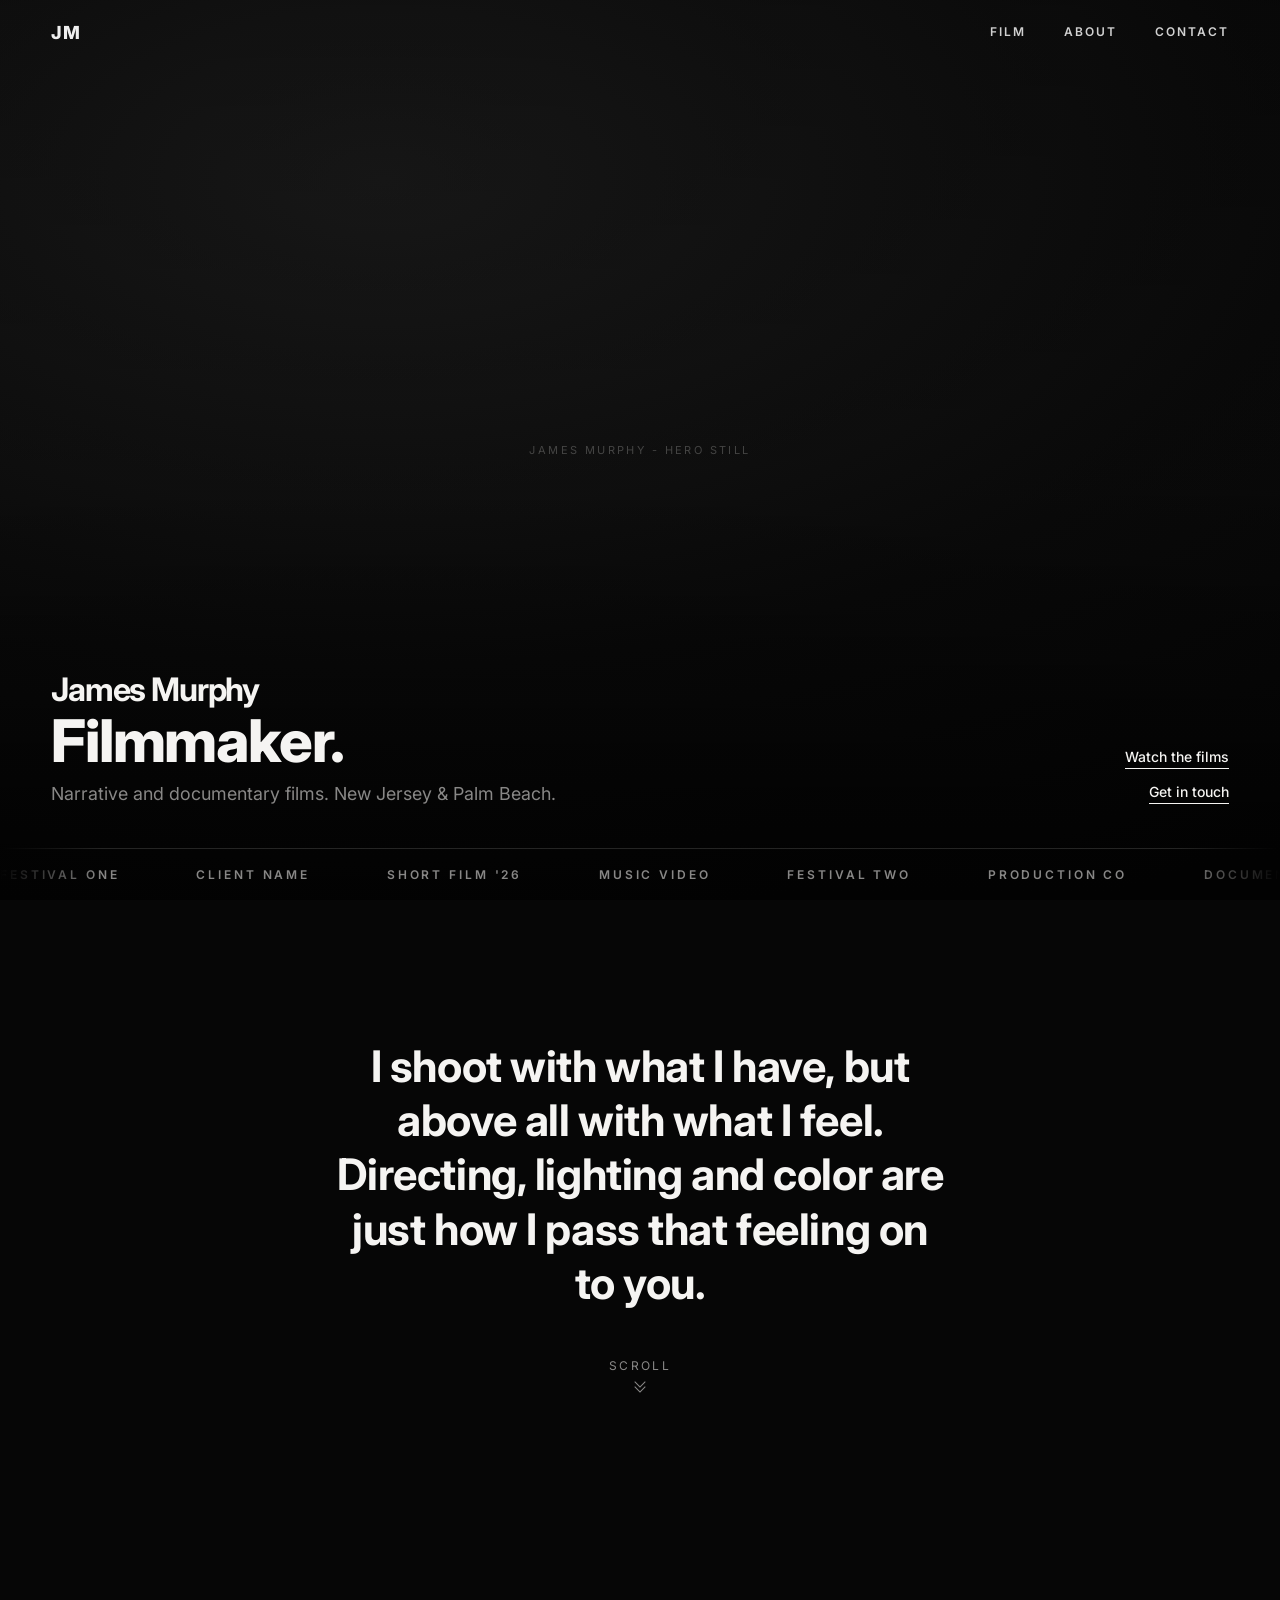
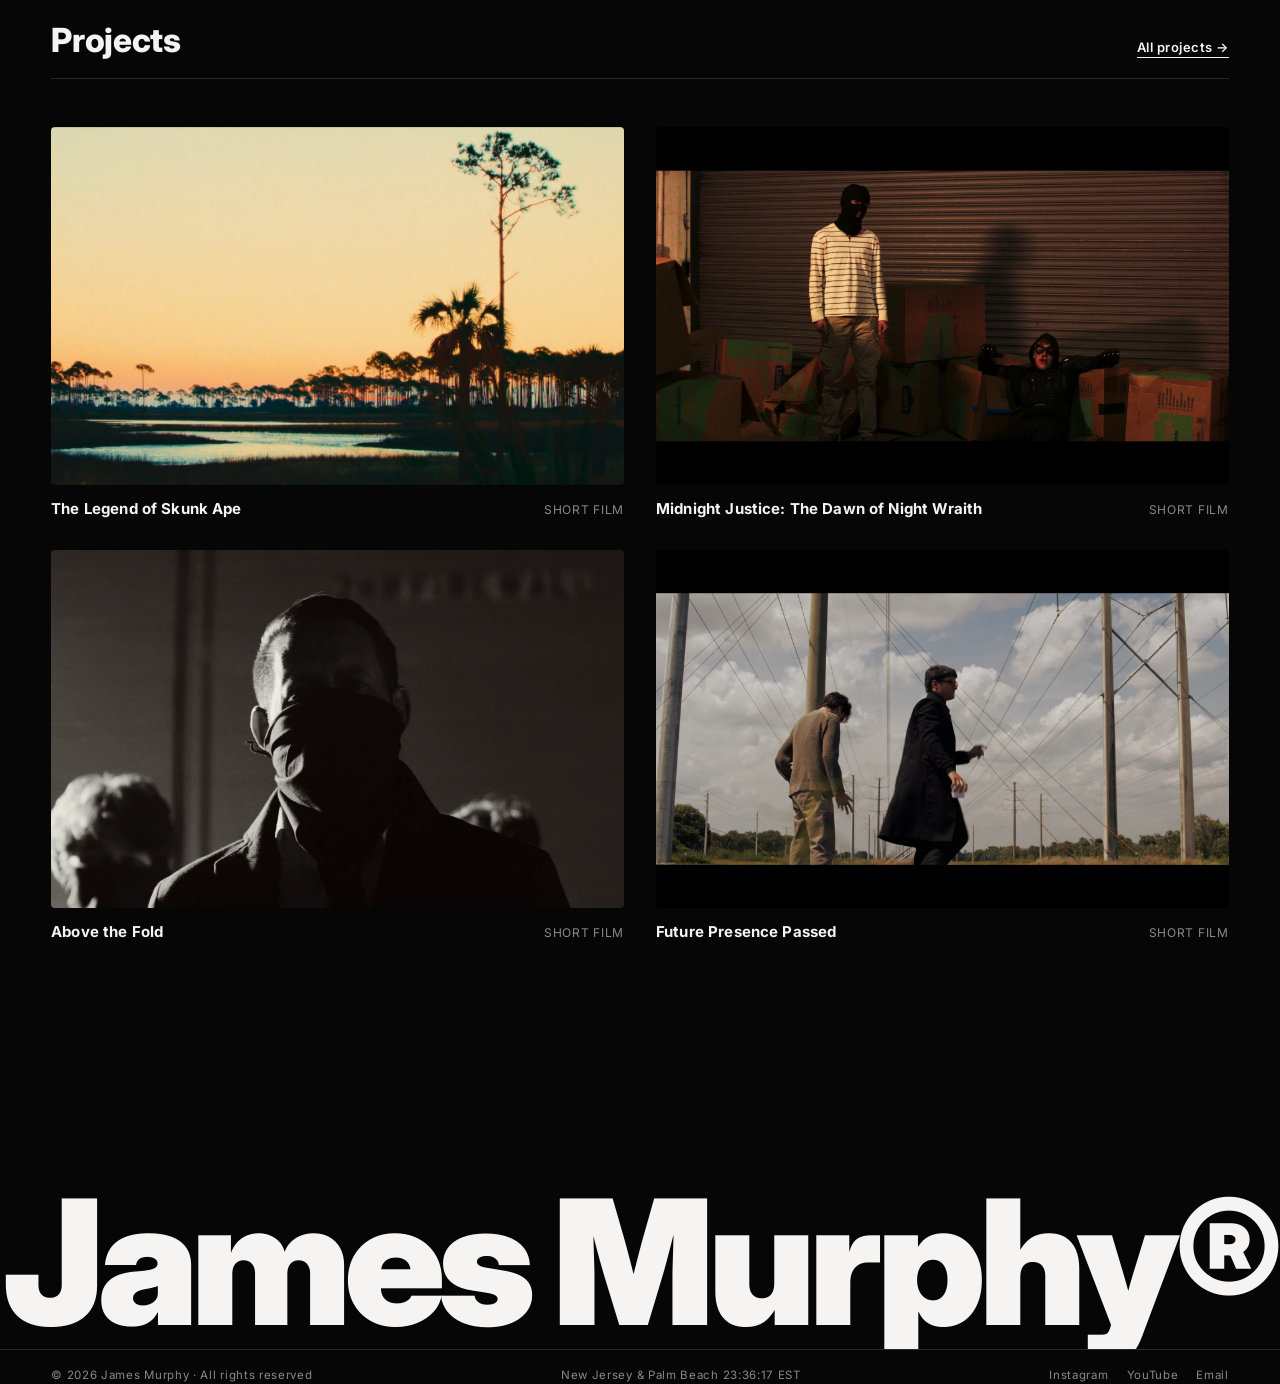
==== commit b4913137: "Update meta description for James Murphy" ====
--- a/index.html
+++ b/index.html
@@ -4,7 +4,7 @@
 <meta charset="utf-8">
 <meta name="viewport" content="width=device-width,initial-scale=1,viewport-fit=cover">
 <title>James Murphy</title>
-<meta name="description" content="James Murphy - film director.">
+<meta name="description" content="James Murphy - filmmaker.">
 <link rel="preconnect" href="https://fonts.googleapis.com">
 <link rel="preconnect" href="https://fonts.gstatic.com" crossorigin>
 <link href="https://fonts.googleapis.com/css2?family=Inter:wght@400;500;600;700;800;900&display=swap" rel="stylesheet">
--- a/style.css
+++ b/style.css
@@ -177,15 +177,15 @@
 .reveal.in { opacity: 1; transform: none; }
 
 /* ---------- footer ---------- */
-.site-footer { padding: 12vh var(--pad) 0; overflow: hidden; }
+.site-footer { padding: 12vh 0 0; overflow: hidden; }
 .footer-wordmark {
-  font-size: clamp(56px, 12.5vw, 220px); font-weight: 900; letter-spacing: -0.04em;
-  line-height: 0.82; text-align: center; white-space: nowrap;
-  transform: translateY(0.12em); user-select: none;
+  font-weight: 900; letter-spacing: -0.04em;
+  line-height: 1; text-align: center; white-space: nowrap;
+  width: fit-content; margin: 0 auto; user-select: none;
 }
 .footer-row {
   display: flex; justify-content: space-between; align-items: center; gap: 16px; flex-wrap: wrap;
-  border-top: 1px solid var(--line); padding: 18px 0 26px;
+  border-top: 1px solid var(--line); padding: 18px var(--pad) 26px;
   font-size: 11.5px; letter-spacing: 0.06em; color: var(--ink-dim);
   position: relative; background: var(--bg);
 }
@@ -215,7 +215,7 @@
 .viewer-bgs, .viewer-bg { position: absolute; inset: 0; }
 .viewer-bg { opacity: 0; transition: opacity 0.7s ease; }
 .viewer-bg.on { opacity: 1; }
-.viewer-bg-media { position: absolute; inset: 0; }
+.viewer-bg-media { position: absolute; inset: 0; filter: brightness(0.65); }
 .viewer-bg-shade { position: absolute; inset: 0; background: linear-gradient(to top, rgba(0,0,0,0.6), rgba(0,0,0,0.12) 50%, rgba(0,0,0,0.25)); }
 .viewer-top {
   position: absolute; top: 84px; left: var(--pad); right: var(--pad); z-index: 5;
@@ -233,9 +233,9 @@
   mask-image: linear-gradient(180deg, transparent, #000 18%, #000 82%, transparent);
 }
 .viewer-list { transition: transform 0.6s var(--ease); }
-.viewer-list li { height: 34px; display: flex; align-items: center; }
+.viewer-list li { height: 38px; display: flex; align-items: center; }
 .viewer-list button {
-  font-size: 14px; text-align: left; color: var(--ink-faint);
+  font-size: 17px; font-weight: 600; text-align: left; color: rgba(245, 244, 242, 0.66);
   transition: color 0.35s ease, transform 0.35s var(--ease); white-space: nowrap;
 }
 .viewer-list button strong { font-weight: 700; }
@@ -275,7 +275,7 @@
 }
 .overview.open { display: flex; gap: clamp(24px, 4vw, 64px); animation: fade-in 0.35s ease both; }
 .overview-back { position: absolute; top: 32px; left: var(--pad); }
-.overview-table-wrap { flex: 1; min-width: 0; overflow-y: auto; padding-top: 24px; }
+.overview-table-wrap { flex: 1; min-width: 0; overflow-y: auto; padding-top: 24px; padding-right: 24px; }
 .overview-head {
   display: grid; grid-template-columns: 70px 1fr auto; gap: 20px;
   font-size: 11px; letter-spacing: 0.18em; text-transform: uppercase; color: var(--ink-faint);
@@ -303,6 +303,7 @@
   padding: 120px var(--pad) 8vh;
 }
 .about-portrait { width: clamp(240px, 30vw, 420px); aspect-ratio: 3 / 4; flex-shrink: 0; border-radius: 4px; overflow: hidden; }
+.about-portrait .placeholder { height: 100%; }
 .about-hero-text { padding-bottom: 8px; }
 .about-body { padding: 0 var(--pad) 10vh; max-width: 860px; }
 .about-body > p { font-size: clamp(16px, 1.7vw, 21px); line-height: 1.6; color: var(--ink-dim); margin-bottom: 28px; }
@@ -382,10 +383,12 @@
    ============================================================ */
 @media (max-width: 860px) {
   .films-grid { grid-template-columns: 1fr; }
+  .viewer-bg-shade { background: linear-gradient(to right, rgba(0,0,0,0.78), rgba(0,0,0,0.42) 55%, rgba(0,0,0,0.2)), linear-gradient(to top, rgba(0,0,0,0.6), rgba(0,0,0,0.12) 50%, rgba(0,0,0,0.25)); }
   .overview-preview { display: none; }
   .viewer-credits { display: none; }
   .viewer-list-wrap { height: 40vh; }
-  .viewer-list button { font-size: 12.5px; }
+  .viewer-list li { height: 44px; }
+  .viewer-list button { font-size: 14px; line-height: 1.3; white-space: normal; }
   .about-hero { flex-direction: column; align-items: flex-start; justify-content: flex-end; }
 }
 @media (max-width: 560px) {
@@ -394,6 +397,7 @@
   .hero-links a { margin-left: 0; }
   .film-intro .scroll-cue { display: none; }
   .viewer-bottom { flex-wrap: wrap; }
+  .viewer-cue { bottom: 126px; }
   .viewer-filters { order: 3; width: 100%; justify-content: flex-start; }
   .viewer-list-wrap { left: 16px; right: 16px; }
   .viewer-list-wrap { height: 34vh; }
@@ -414,7 +418,7 @@
    PROJECT PAGE
    ============================================================ */
 .project-close {
-  position: fixed; top: 22px; right: var(--pad); z-index: 60;
+  position: fixed; top: 84px; right: var(--pad); z-index: 60;
   width: 40px; height: 40px; display: flex; align-items: center; justify-content: center;
   font-size: 24px; color: var(--ink-dim); background: rgba(255,255,255,0.05);
   border: 1px solid var(--line); border-radius: 50%;
@@ -471,7 +475,7 @@
 .pn-next { text-align: right; margin-left: auto; }
 .project-missing { min-height: 70vh; display: flex; flex-direction: column; align-items: center; justify-content: center; gap: 16px; }
 .viewer-bg-link { position: absolute; inset: 0; display: block; }
-.viewer-open { margin-top: 14px; display: inline-block; }
+.viewer-open { margin-top: 14px; padding-bottom: 12px; display: inline-block; }
 
 @media (max-width: 860px) {
   .project-main { grid-template-columns: 1fr; }
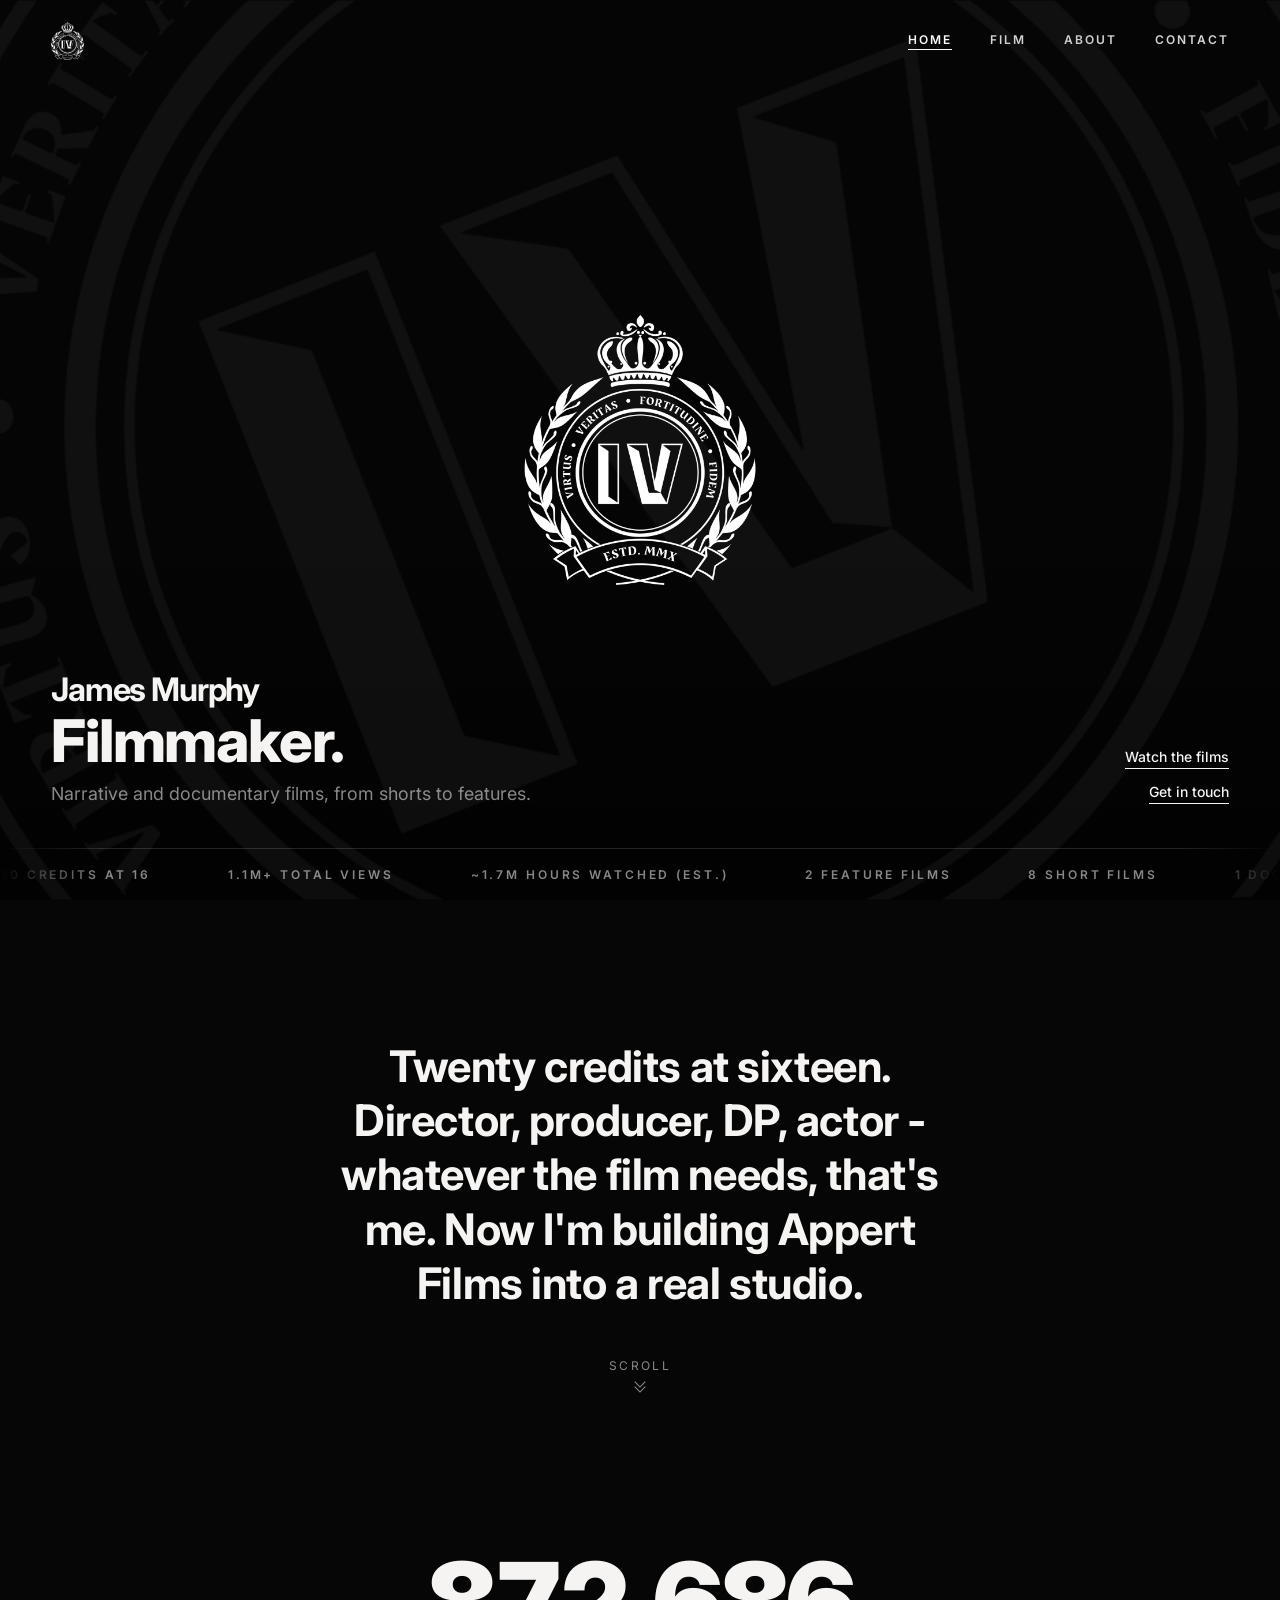
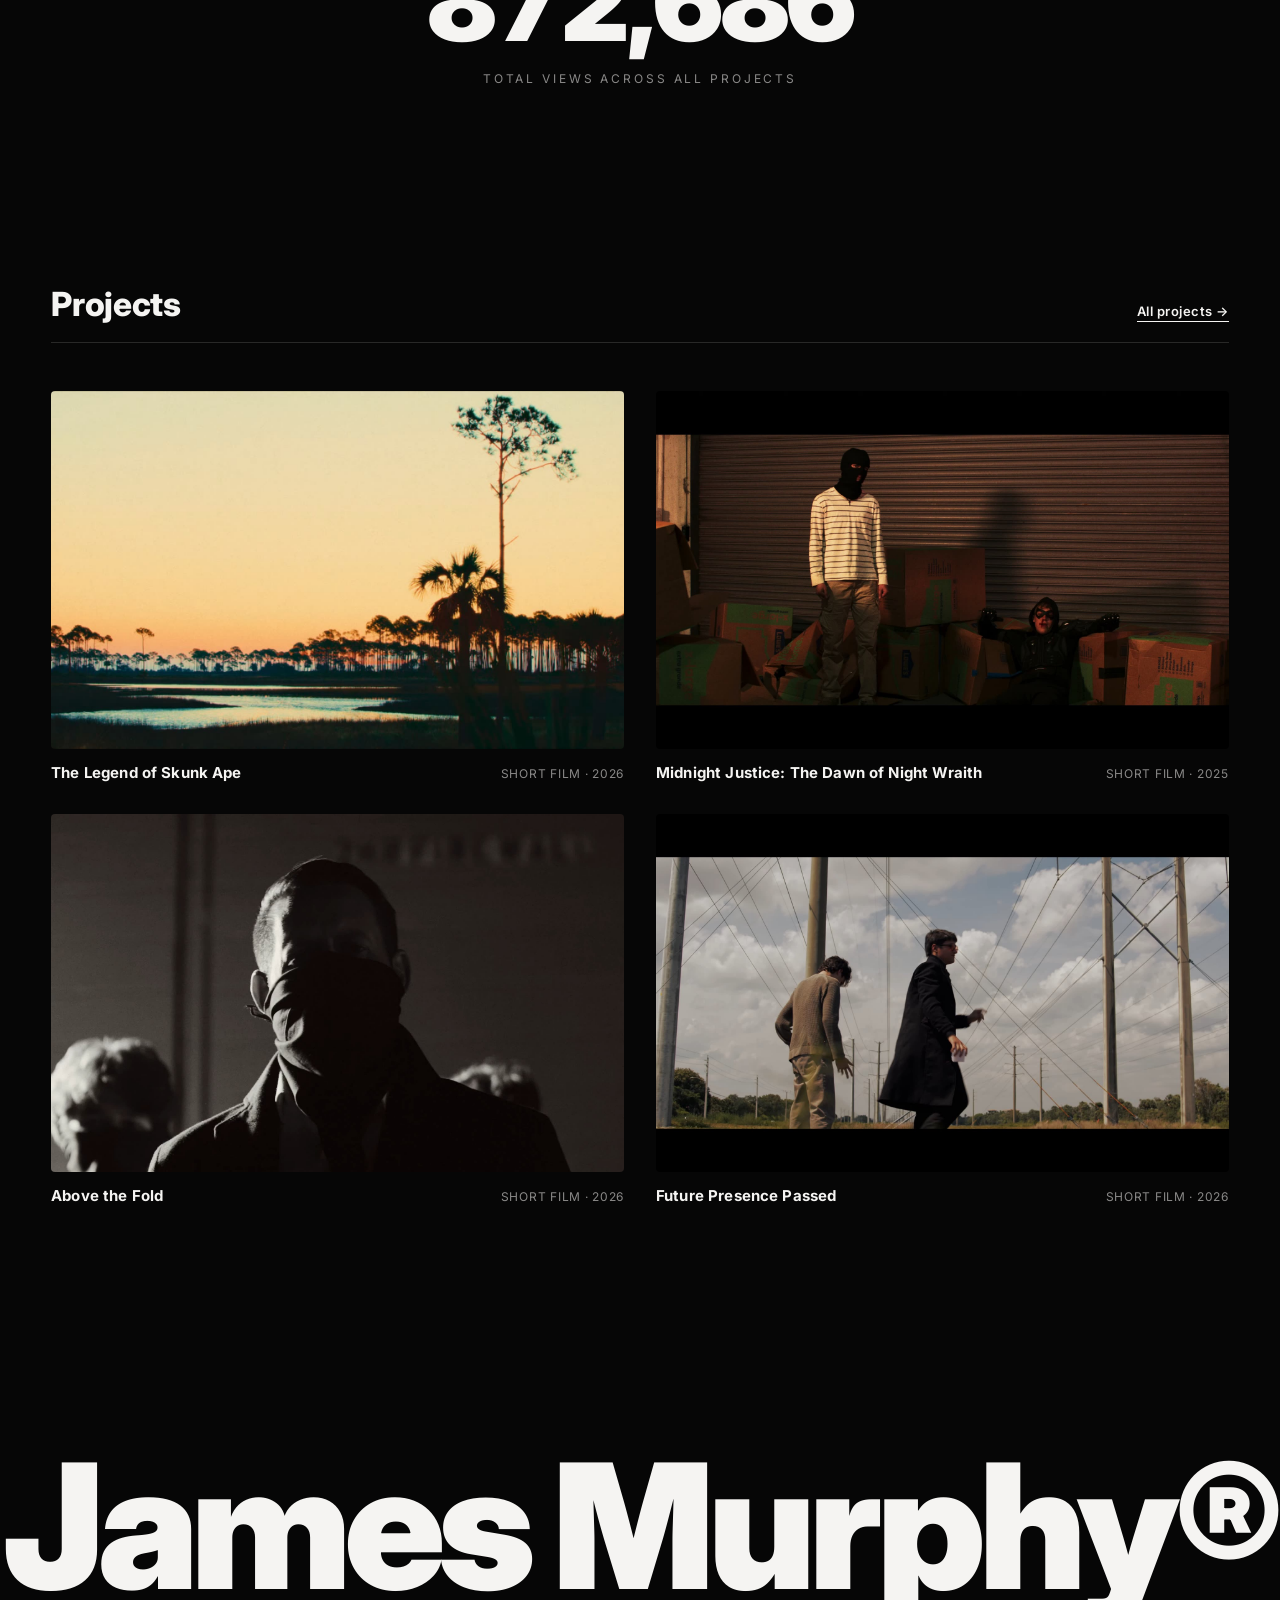
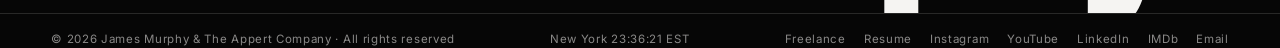
==== commit b7307c1e: "Add watermark-img.js script to index.html" ====
--- a/index.html
+++ b/index.html
@@ -15,6 +15,7 @@
 <main id="page"></main>
 <footer class="site-footer" id="siteFooter"></footer>
 <script src="content.js"></script>
+<script src="assets/watermark-img.js"></script>
 <script src="script.js"></script>
 </body>
 </html>
--- a/style.css
+++ b/style.css
@@ -50,7 +50,8 @@
   padding: 22px var(--pad);
   mix-blend-mode: difference; color: #fff;
 }
-.monogram { font-weight: 800; font-size: 18px; letter-spacing: 0.06em; }
+.monogram { font-weight: 800; font-size: 18px; letter-spacing: 0.06em; display: block; }
+.monogram img { height: 38px; width: auto; display: block; }
 .main-nav { display: flex; gap: clamp(18px, 3vw, 40px); }
 .main-nav a {
   font-size: 12px; font-weight: 600; letter-spacing: 0.16em; text-transform: uppercase;
@@ -79,6 +80,10 @@
 .hero { position: relative; height: 100svh; min-height: 560px; overflow: hidden; }
 .hero-media { position: absolute; inset: 0; }
 .hero-media video, .hero-media img { transform: scale(1.06); animation: hero-settle 2.4s var(--ease) both; }
+.hero-media video { filter: blur(12px); transform: scale(1.08); animation: none; }
+.hero-wm { position: absolute; inset: 0; background: url(assets/watermark.png) center / auto 100% no-repeat; pointer-events: none; }
+.hero-crest { position: absolute; left: 50%; top: 50%; height: clamp(170px, 30svh, 330px); aspect-ratio: 800 / 936; transform: translate(-50%, -50%); pointer-events: none; }
+.hero-crest > * { position: absolute; inset: 0; width: 100%; height: 100%; display: block; }
 @keyframes hero-settle { from { transform: scale(1.12); } to { transform: scale(1.06); } }
 .hero-grain { position: absolute; inset: 0; background: linear-gradient(to top, rgba(0,0,0,0.72) 0%, rgba(0,0,0,0.15) 45%, rgba(0,0,0,0.25) 100%); }
 .hero-bottom {
@@ -128,7 +133,26 @@
   line-height: 1.25; max-width: 22ch;
 }
 .word-reveal .w { opacity: 0.14; transition: opacity 0.35s ease; }
+.statement-by { font-size: 13px; letter-spacing: 0.22em; text-transform: uppercase; color: var(--ink-faint); margin: 0; }
+.statement-sig { height: clamp(38px, 5vw, 58px); width: auto; display: block; margin: 0 auto; }
+
+/* ---------- handwritten note ---------- */
+.about-note { display: flex; justify-content: center; padding: 0 var(--pad) 12vh; }
+.about-note img { display: block; width: min(720px, 92%); height: auto; }
 .word-reveal .w.lit { opacity: 1; }
+
+/* ---------- views counter ---------- */
+.stats {
+  display: flex; flex-direction: column; align-items: center; gap: 14px;
+  padding: 2vh var(--pad) 12vh; text-align: center;
+}
+.stat-number {
+  font-size: clamp(52px, 8.5vw, 120px); font-weight: 900; letter-spacing: -0.03em;
+  line-height: 1; font-variant-numeric: tabular-nums;
+}
+.stat-label {
+  font-size: 12px; letter-spacing: 0.24em; text-transform: uppercase; color: var(--ink-dim);
+}
 
 /* ---------- scroll cue ---------- */
 .scroll-cue {
@@ -189,7 +213,8 @@
   font-size: 11.5px; letter-spacing: 0.06em; color: var(--ink-dim);
   position: relative; background: var(--bg);
 }
-.footer-socials { display: flex; gap: 18px; }
+.footer-socials { display: flex; gap: 18px; flex-wrap: wrap; justify-content: flex-end; }
+@media (max-width: 560px) { .footer-socials { gap: 14px; } }
 .footer-socials a { transition: color 0.25s ease; }
 .footer-socials a:hover { color: var(--ink); }
 
@@ -350,6 +375,9 @@
 }
 .modal-person strong { display: block; font-size: 15px; }
 .modal-person span { font-size: 13px; color: var(--ink-dim); }
+.modal-socials { display: flex; gap: 18px; margin: -8px 0 24px; }
+.modal-socials a { font-size: 13px; letter-spacing: 0.14em; text-transform: uppercase; color: var(--ink-dim); text-decoration: none; transition: color 0.25s ease; }
+.modal-socials a:hover { color: var(--ink); }
 .modal-rule { border: 0; border-top: 1px solid var(--line); margin-bottom: 24px; }
 #contactForm label {
   display: block; font-size: 11px; font-weight: 600; letter-spacing: 0.16em; text-transform: uppercase;
@@ -393,6 +421,9 @@
 }
 @media (max-width: 560px) {
   .hero-bottom { flex-direction: column; align-items: flex-start; bottom: 110px; }
+  /* Center the foreground crest between the nav and the intro on phones. */
+  .hero-crest { top: 38svh; height: clamp(180px, 34svh, 320px); }
+  .hero-wm { background-size: auto 100%; }
   .hero-links { flex-direction: row; gap: 20px; text-align: left; }
   .hero-links a { margin-left: 0; }
   .film-intro .scroll-cue { display: none; }
@@ -486,3 +517,82 @@
   .project-pn { flex-direction: column; }
   .pn-next { text-align: left; margin-left: 0; }
 }
+
+/* ---------- freelance page ---------- */
+.freelance-hero { padding: 26vh var(--pad) 0; }
+.freelance-intro { max-width: 640px; padding: 0 var(--pad) 12vh; }
+.freelance-intro p { font-size: clamp(16px, 1.7vw, 21px); line-height: 1.6; color: var(--ink-dim); margin-bottom: 20px; }
+.freelance-services { padding: 0 var(--pad) 14vh; }
+.svc-list { border-top: 1px solid var(--line); }
+.svc-row {
+  display: grid; grid-template-columns: minmax(180px, 1fr) 2fr; gap: 24px;
+  padding: 22px 0; border-bottom: 1px solid var(--line); align-items: baseline;
+  transition: padding-left 0.35s var(--ease);
+}
+.svc-row:hover { padding-left: 10px; }
+.svc-row dt { font-size: clamp(17px, 1.9vw, 24px); font-weight: 700; letter-spacing: -0.01em; }
+.svc-row dd { font-size: 14px; line-height: 1.6; color: var(--ink-dim); }
+.freelance-testimonials { padding: 0 var(--pad) 14vh; }
+.quote-grid { display: grid; grid-template-columns: repeat(3, 1fr); gap: clamp(16px, 2.5vw, 32px); }
+.quote-card {
+  background: var(--card); border: 1px solid var(--line); border-radius: 6px;
+  padding: clamp(22px, 2.5vw, 34px); display: flex; flex-direction: column; gap: 22px;
+}
+.quote-card blockquote { font-size: clamp(15px, 1.4vw, 18px); line-height: 1.55; font-weight: 500; }
+.quote-card figcaption { margin-top: auto; display: flex; flex-direction: column; gap: 4px; }
+.quote-card figcaption strong { font-size: 13px; font-weight: 700; letter-spacing: 0.04em; }
+.quote-card figcaption span { font-size: 11px; letter-spacing: 0.14em; text-transform: uppercase; color: var(--ink-faint); }
+.freelance-cta { padding: 0 var(--pad) 16vh; text-align: center; }
+.freelance-cta-line { font-size: clamp(24px, 3.2vw, 42px); font-weight: 800; letter-spacing: -0.01em; margin-bottom: 26px; }
+.cta-row { display: flex; justify-content: center; align-items: center; gap: 16px; flex-wrap: wrap; }
+.btn-solid {
+  display: inline-block; background: var(--ink); color: #060606;
+  font-size: 13px; font-weight: 700; letter-spacing: 0.06em;
+  padding: 14px 28px; border-radius: 999px; transition: opacity 0.25s ease, transform 0.25s var(--ease);
+}
+.btn-outline {
+  display: inline-block; border: 1px solid var(--line); color: var(--ink);
+  font-size: 13px; font-weight: 700; letter-spacing: 0.06em;
+  padding: 14px 28px; border-radius: 999px; transition: border-color 0.25s ease, transform 0.25s var(--ease);
+}
+.btn-solid:hover { opacity: 0.85; transform: translateY(-2px); }
+.btn-outline:hover { border-color: var(--ink); transform: translateY(-2px); }
+@media (max-width: 860px) {
+  .quote-grid { grid-template-columns: 1fr; }
+  .svc-row { grid-template-columns: 1fr; gap: 8px; }
+}
+
+/* ---------- simple placeholder page (resume) ---------- */
+.simple-page { min-height: 88svh; padding: 26vh var(--pad) 12vh; }
+.simple-body { margin-top: 40px; max-width: 640px; }
+.simple-body p { font-size: clamp(16px, 1.7vw, 21px); line-height: 1.6; color: var(--ink-dim); margin-bottom: 20px; }
+
+/* Film viewer: compact Hugo-style title scroller on the left, credits back on the right. */
+.viewer-list-wrap {
+  left: var(--pad); right: auto; width: min(46vw, 560px); top: 50%;
+  transform: translateY(-50%); height: 40vh;
+  -webkit-mask-image: linear-gradient(transparent, #000 18%, #000 82%, transparent);
+  mask-image: linear-gradient(transparent, #000 18%, #000 82%, transparent);
+}
+.viewer-list li { height: 28px; }
+.viewer-list button {
+  width: 100%; display: block; text-align: left;
+  font-size: clamp(13px, 1.05vw, 16px); line-height: 1.25;
+  font-weight: 600; letter-spacing: .06em; text-transform: uppercase;
+  color: rgba(245,244,242,.38); white-space: nowrap;
+}
+.viewer-list button strong { font-weight: 700; }
+.viewer-list li.on button { color: #fff; transform: translateX(6px); }
+.viewer-list button:hover, .viewer-list button:focus-visible { color: #fff; }
+.viewer-list button:focus-visible { outline: 1px solid #aaa; outline-offset: 3px; }
+.viewer-bg-media { filter: brightness(.3); }
+.viewer-open { font-size: 12px; border-bottom: none; text-decoration: none; padding-bottom: 0; }
+
+@media (max-width: 860px) {
+  .viewer-list-wrap { left: var(--pad); right: var(--pad); width: auto; height: 38vh; }
+  .viewer-list li { height: 30px; }
+  .viewer-list button { font-size: 13px; white-space: normal; }
+}
+@media (max-width: 560px) {
+  .viewer-list-wrap { left: 16px; right: 16px; height: 34vh; }
+}
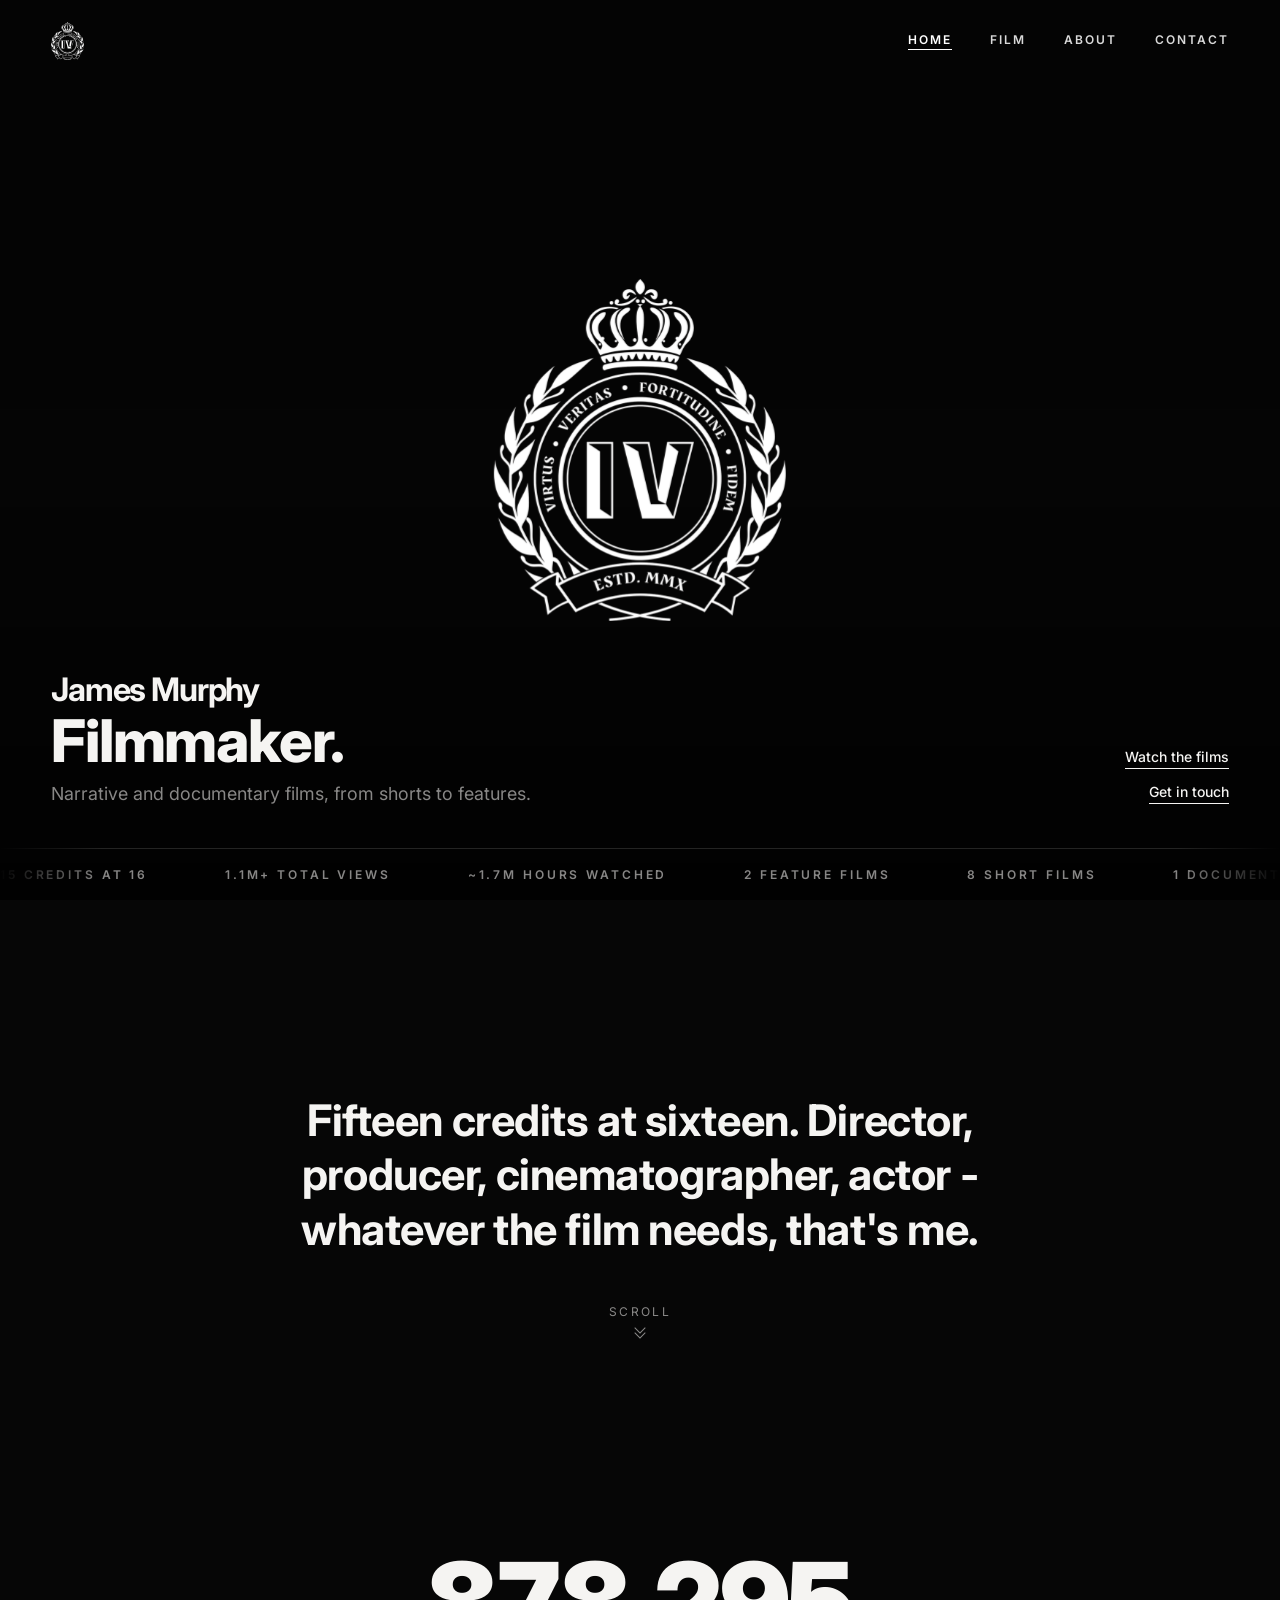
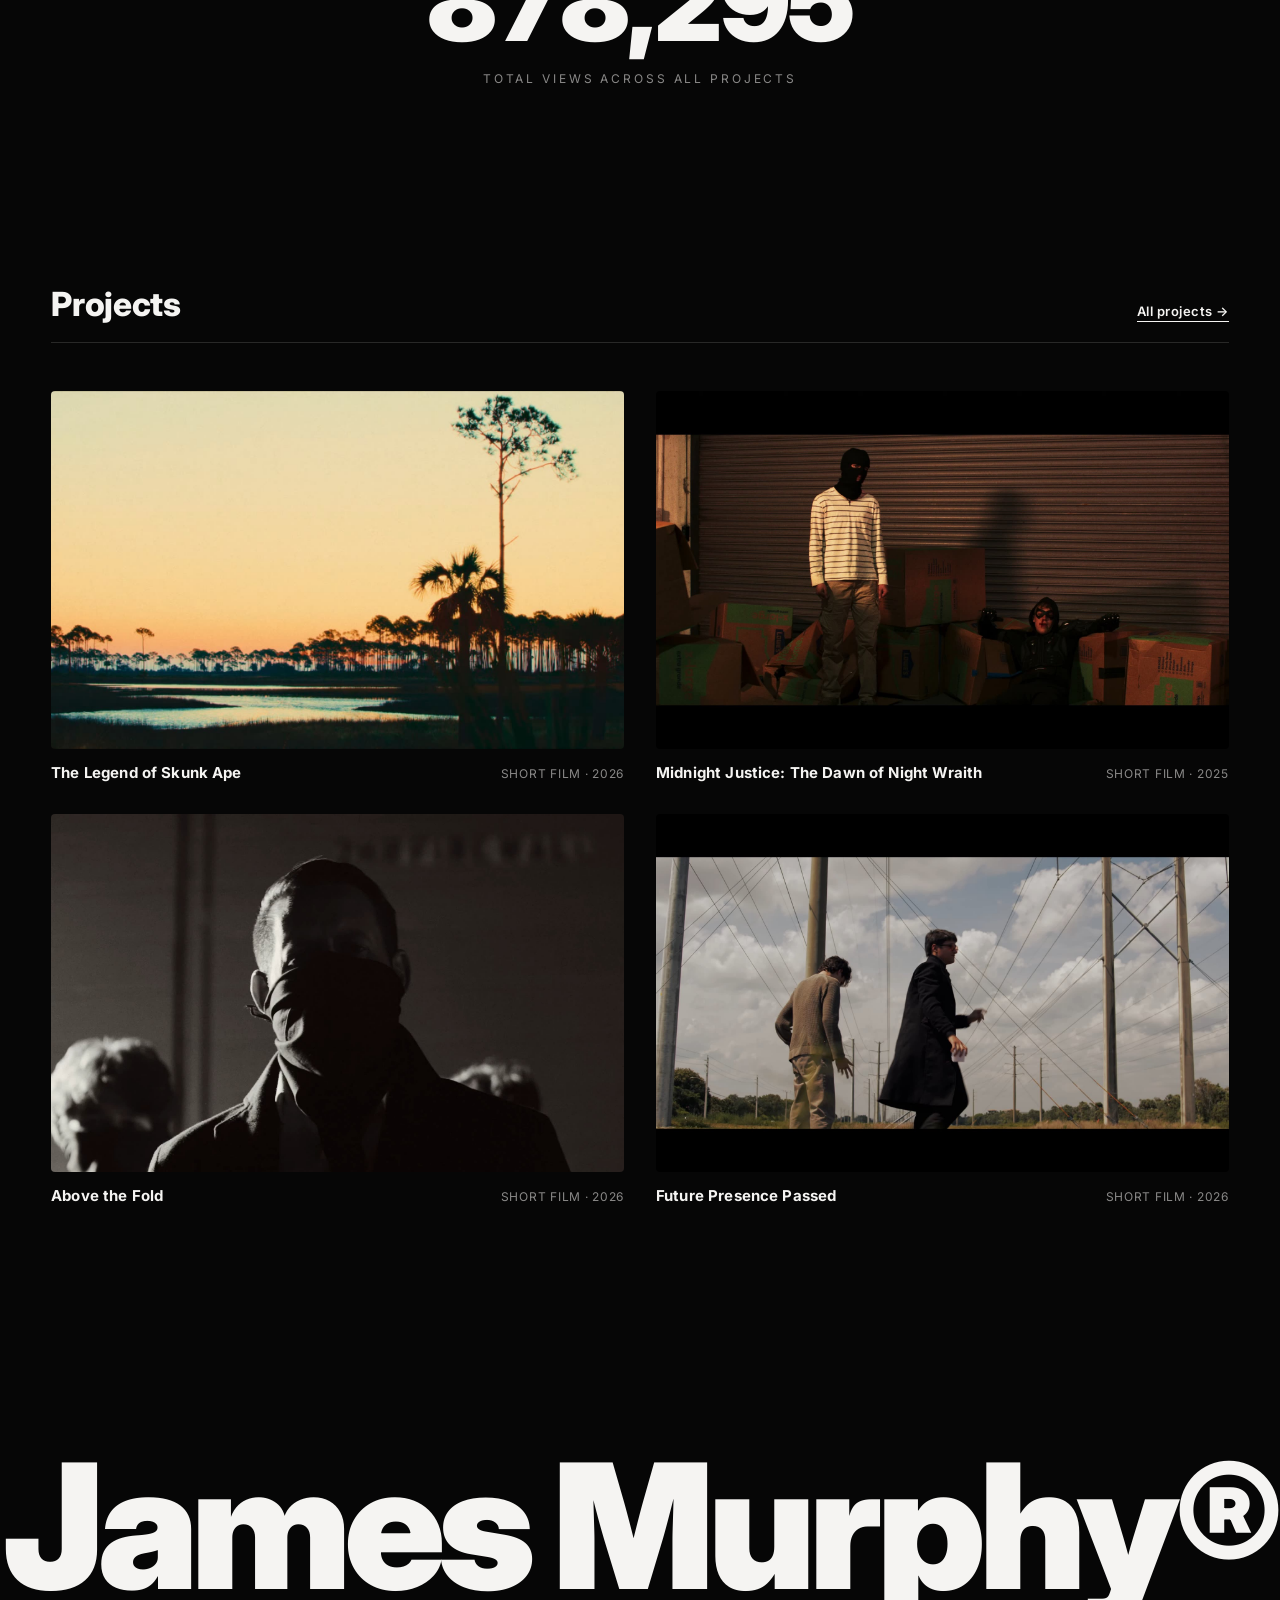
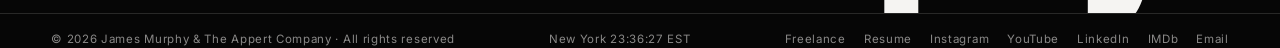
==== commit 4ace383b: "Update index.html" ====
--- a/index.html
+++ b/index.html
@@ -8,14 +8,14 @@
 <link rel="preconnect" href="https://fonts.googleapis.com">
 <link rel="preconnect" href="https://fonts.gstatic.com" crossorigin>
 <link href="https://fonts.googleapis.com/css2?family=Inter:wght@400;500;600;700;800;900&display=swap" rel="stylesheet">
-<link rel="stylesheet" href="style.css">
+<link rel="stylesheet" href="style.css?v=20261112-kotor2">
 </head>
 <body data-page="home">
 <header class="site-header" id="siteHeader"></header>
 <main id="page"></main>
 <footer class="site-footer" id="siteFooter"></footer>
-<script src="content.js"></script>
+<script src="content.js?v=20261112-kotor2"></script>
 <script src="assets/watermark-img.js"></script>
-<script src="script.js"></script>
+<script src="script.js?v=20261112-kotor2"></script>
 </body>
 </html>
--- a/style.css
+++ b/style.css
@@ -47,9 +47,14 @@
 .site-header {
   position: fixed; inset: 0 0 auto 0; z-index: 60;
   display: flex; justify-content: space-between; align-items: center;
-  padding: 22px var(--pad);
-  mix-blend-mode: difference; color: #fff;
-}
+  padding: calc(22px + env(safe-area-inset-top, 0px)) var(--pad) 22px;
+  background: rgba(6, 6, 6, 0.55);
+  -webkit-backdrop-filter: blur(14px);
+  backdrop-filter: blur(14px);
+  color: #fff;
+}
+/* Home only: no backdrop blur on the header (tint + safe-area padding stay). */
+body[data-page="home"] .site-header { -webkit-backdrop-filter: none; backdrop-filter: none; }
 .monogram { font-weight: 800; font-size: 18px; letter-spacing: 0.06em; display: block; }
 .monogram img { height: 38px; width: auto; display: block; }
 .main-nav { display: flex; gap: clamp(18px, 3vw, 40px); }
@@ -77,12 +82,20 @@
 }
 
 /* ---------- hero (home) ---------- */
-.hero { position: relative; height: 100svh; min-height: 560px; overflow: hidden; }
+.hero { position: relative; height: 100svh; min-height: 560px; overflow: hidden; isolation: isolate; }
 .hero-media { position: absolute; inset: 0; }
+/* Slight radial blur on the hero video: sharp at the center logo, softer toward the edges. */
+.hero-media::after {
+  content: ""; position: absolute; inset: 0;
+  backdrop-filter: blur(22px); -webkit-backdrop-filter: blur(22px);
+  mask-image: radial-gradient(ellipse 62% 62% at 50% 50%, transparent 32%, #000 78%);
+  -webkit-mask-image: radial-gradient(ellipse 62% 62% at 50% 50%, transparent 32%, #000 78%);
+}
 .hero-media video, .hero-media img { transform: scale(1.06); animation: hero-settle 2.4s var(--ease) both; }
-.hero-media video { filter: blur(12px); transform: scale(1.08); animation: none; }
 .hero-wm { position: absolute; inset: 0; background: url(assets/watermark.png) center / auto 100% no-repeat; pointer-events: none; }
-.hero-crest { position: absolute; left: 50%; top: 50%; height: clamp(170px, 30svh, 330px); aspect-ratio: 800 / 936; transform: translate(-50%, -50%); pointer-events: none; }
+/* TEMP (Nov 3): big background crest hidden at James's request - delete this rule to bring it back. */
+.hero-wm { display: none; }
+.hero-crest { mix-blend-mode: difference; position: absolute; left: 50%; top: 50%; height: clamp(170px, 38svh, 430px); aspect-ratio: 800 / 936; transform: translate(-50%, -50%); pointer-events: none; }
 .hero-crest > * { position: absolute; inset: 0; width: 100%; height: 100%; display: block; }
 @keyframes hero-settle { from { transform: scale(1.12); } to { transform: scale(1.06); } }
 .hero-grain { position: absolute; inset: 0; background: linear-gradient(to top, rgba(0,0,0,0.72) 0%, rgba(0,0,0,0.15) 45%, rgba(0,0,0,0.25) 100%); }
@@ -130,7 +143,7 @@
 }
 .statement-text {
   font-size: clamp(24px, 3.4vw, 46px); font-weight: 700; letter-spacing: -0.01em;
-  line-height: 1.25; max-width: 22ch;
+  line-height: 1.25; max-width: 34ch; text-wrap: balance;
 }
 .word-reveal .w { opacity: 0.14; transition: opacity 0.35s ease; }
 .statement-by { font-size: 13px; letter-spacing: 0.22em; text-transform: uppercase; color: var(--ink-faint); margin: 0; }
@@ -223,6 +236,13 @@
    ============================================================ */
 .film-intro { position: relative; height: 100svh; min-height: 560px; overflow: hidden; }
 .film-intro-media { position: absolute; inset: 0; }
+/* Same radial blur as the home hero: sharp center, soft edges toward the frame. */
+.film-intro-media::after {
+  content: ""; position: absolute; inset: 0;
+  backdrop-filter: blur(22px); -webkit-backdrop-filter: blur(22px);
+  mask-image: radial-gradient(ellipse 62% 62% at 50% 50%, transparent 32%, #000 78%);
+  -webkit-mask-image: radial-gradient(ellipse 62% 62% at 50% 50%, transparent 32%, #000 78%);
+}
 .film-intro::after {
   content: ""; position: absolute; inset: 0;
   background: linear-gradient(to top, rgba(0,0,0,0.78) 0%, rgba(0,0,0,0.2) 55%, rgba(0,0,0,0.3) 100%);
@@ -331,6 +351,7 @@
 .about-portrait .placeholder { height: 100%; }
 .about-hero-text { padding-bottom: 8px; }
 .about-body { padding: 0 var(--pad) 10vh; max-width: 860px; }
+.about-story-sig { height: clamp(64px, 9vw, 96px); width: auto; display: block; margin: -6px 0 28px; opacity: .92; }
 .about-body > p { font-size: clamp(16px, 1.7vw, 21px); line-height: 1.6; color: var(--ink-dim); margin-bottom: 28px; }
 .about-body > p:first-child { color: var(--ink); }
 .about-facts { margin: 48px 0; border-top: 1px solid var(--line); }
@@ -418,12 +439,16 @@
   .viewer-list li { height: 44px; }
   .viewer-list button { font-size: 14px; line-height: 1.3; white-space: normal; }
   .about-hero { flex-direction: column; align-items: flex-start; justify-content: flex-end; }
+  /* Home statement: 3 balanced lines on phones - slightly smaller type, near-full width. */
+  body[data-page="home"] .statement-text { font-size: 19px; }
+  body[data-page="home"] .statement { padding-left: 14px; padding-right: 14px; }
 }
 @media (max-width: 560px) {
   .hero-bottom { flex-direction: column; align-items: flex-start; bottom: 110px; }
   /* Center the foreground crest between the nav and the intro on phones. */
   .hero-crest { top: 38svh; height: clamp(180px, 34svh, 320px); }
-  .hero-wm { background-size: auto 100%; }
+  /* Zoom the crest watermark so it crops/fills like the desktop hero, offset left so the ring and laurel show around the centered white crest. */
+  .hero-wm { background-size: auto 170%; background-position: 15% 43%; }
   .hero-links { flex-direction: row; gap: 20px; text-align: left; }
   .hero-links a { margin-left: 0; }
   .film-intro .scroll-cue { display: none; }
@@ -434,6 +459,9 @@
   .viewer-list-wrap { height: 34vh; }
   .fact-row { grid-template-columns: 1fr; gap: 4px; }
   .footer-row { justify-content: center; text-align: center; }
+  /* About page: flow sections naturally on phones instead of tall vh gaps. */
+  body[data-page="about"] .about-hero { min-height: 0; gap: 32px; padding: calc(96px + env(safe-area-inset-top, 0px)) var(--pad) 4vh; }
+  body[data-page="about"] .statement { min-height: 0; gap: 24px; padding: 6vh var(--pad); }
 }
 
 /* ============================================================
@@ -596,3 +624,28 @@
 @media (max-width: 560px) {
   .viewer-list-wrap { left: 16px; right: 16px; height: 34vh; }
 }
+
+/* Founder projects - About page */
+.about-ventures { display: grid; grid-template-columns: 1fr; gap: 32px; margin: 56px 0 0; padding: 32px 0; border-top: 1px solid var(--line); border-bottom: 1px solid var(--line); }
+.about-network { display: flex; flex-direction: column; align-items: flex-start; }
+.about-network-label { margin: 0 0 16px; font-size: 11px; font-weight: 600; letter-spacing: .14em; text-transform: uppercase; color: var(--ink-dim); }
+.about-network h2 { margin: 0 0 16px; font-size: clamp(28px, 3vw, 36px); line-height: 1.1; font-weight: 600; letter-spacing: -.035em; }
+.about-network > p:not(.about-network-label) { margin: 0 0 24px; font-size: 16px; line-height: 1.6; color: var(--ink-dim); }
+.about-network .text-link { margin-top: auto; }
+.about-ventures + .about-facts { margin-top: 0; border-top: 0; }
+@media (max-width: 600px) {
+  .about-ventures { grid-template-columns: 1fr; gap: 32px; }
+  .about-network + .about-network { border-top: 1px solid var(--line); padding-top: 32px; }
+}
+
+.about-network + .about-network { border-top: 1px solid var(--line); padding-top: 32px; }
+
+/* Teaser player */
+.project-teaser .cinema-poster { position: relative; display: block; width: 100%; height: 100%; border: 0; padding: 0; background: #000; cursor: pointer; color: #fff; }
+.project-teaser .cinema-poster img { width: 100%; height: 100%; object-fit: cover; display: block; }
+.project-teaser .cinema-play-mark { position: absolute; top: 50%; left: 50%; transform: translate(-50%,-50%); display: grid; place-items: center; width: 64px; height: 64px; border: 1px solid #fff8; border-radius: 50%; background: #0008; }
+.project-teaser .cinema-play-mark svg { width: 24px; height: 24px; }
+.project-teaser .cinema-poster-caption { position: absolute; bottom: 20px; left: 20px; font: 600 12px Inter,sans-serif; text-transform: uppercase; letter-spacing: .1em; text-shadow: 0 1px 5px #000; }
+.project-teaser .cinema-caption { display: flex; justify-content: space-between; align-items: flex-start; gap: 20px; margin-top: 12px; color: var(--ink-dim); font-size: 12px; line-height: 1.5; }
+.project-teaser .cinema-caption a { flex-shrink: 0; }
+@media(max-width:600px) { .project-teaser .project-title { padding-right: 36px; } }
